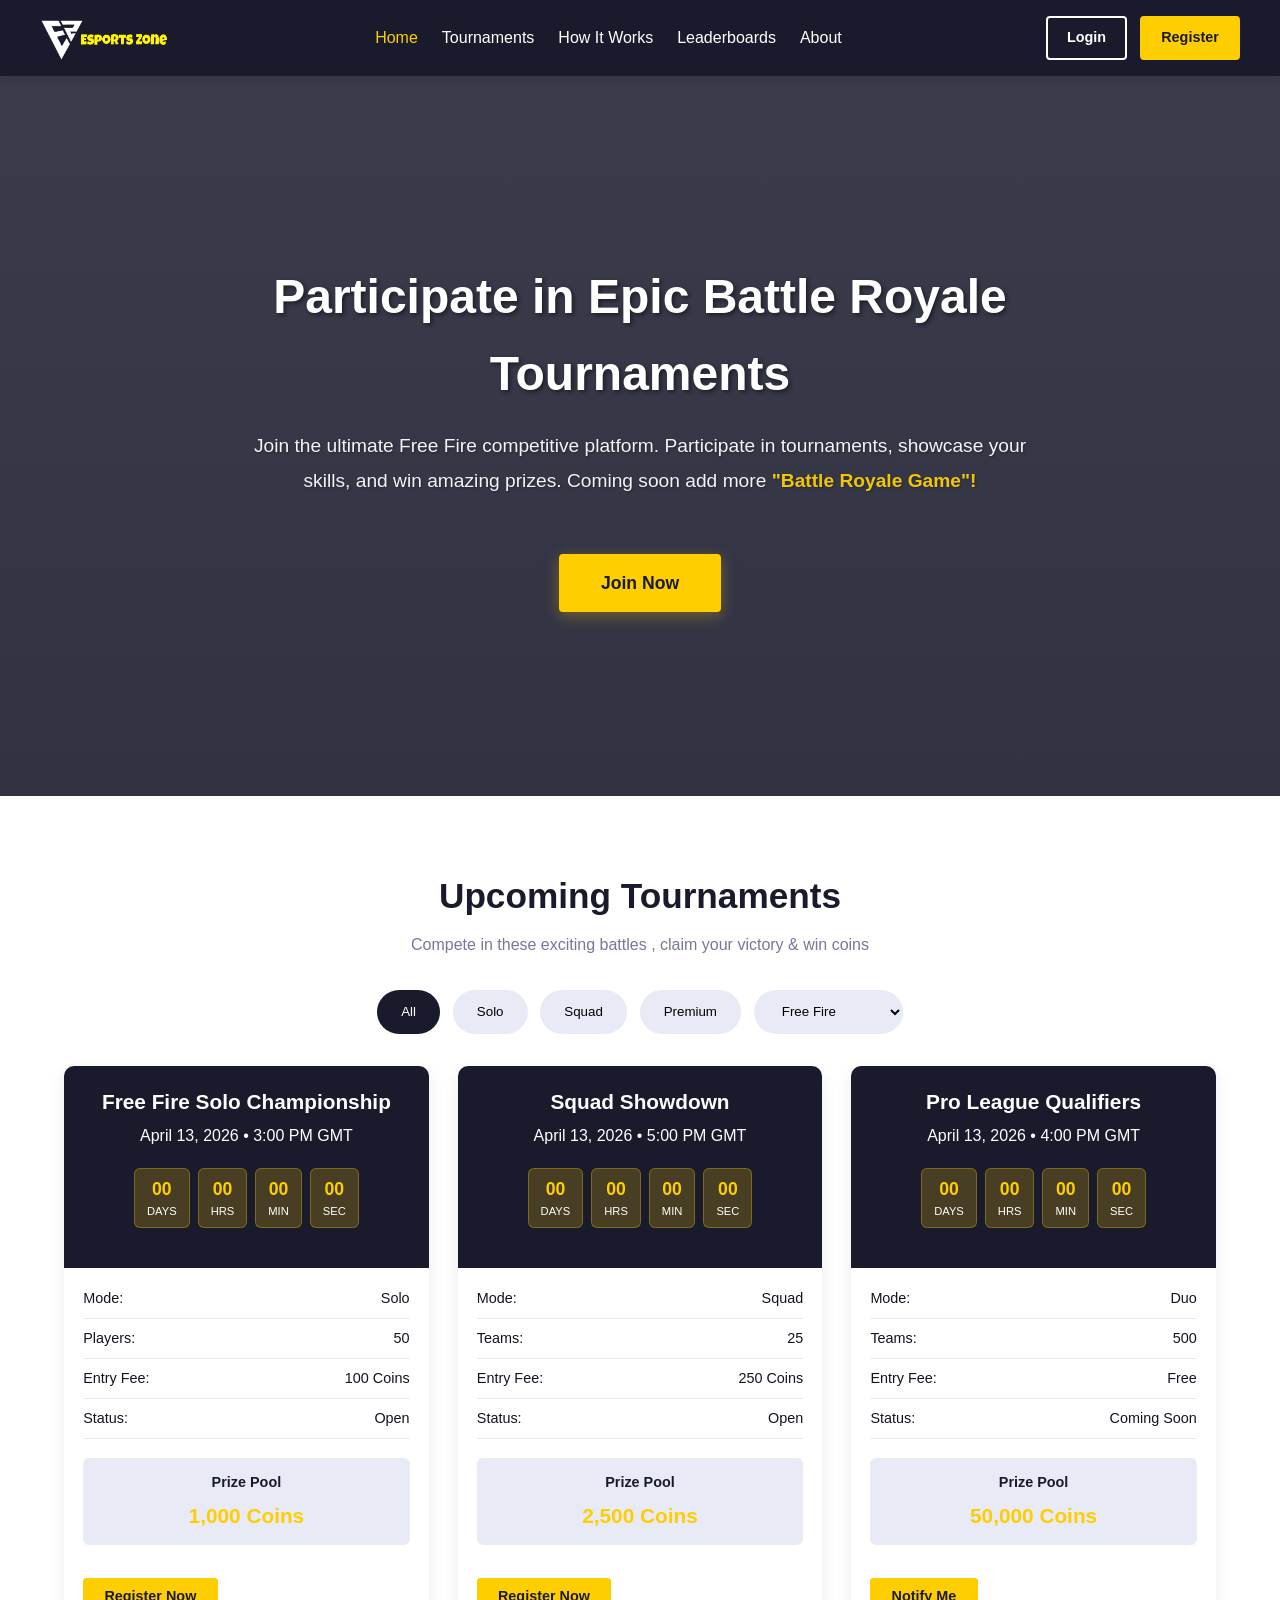
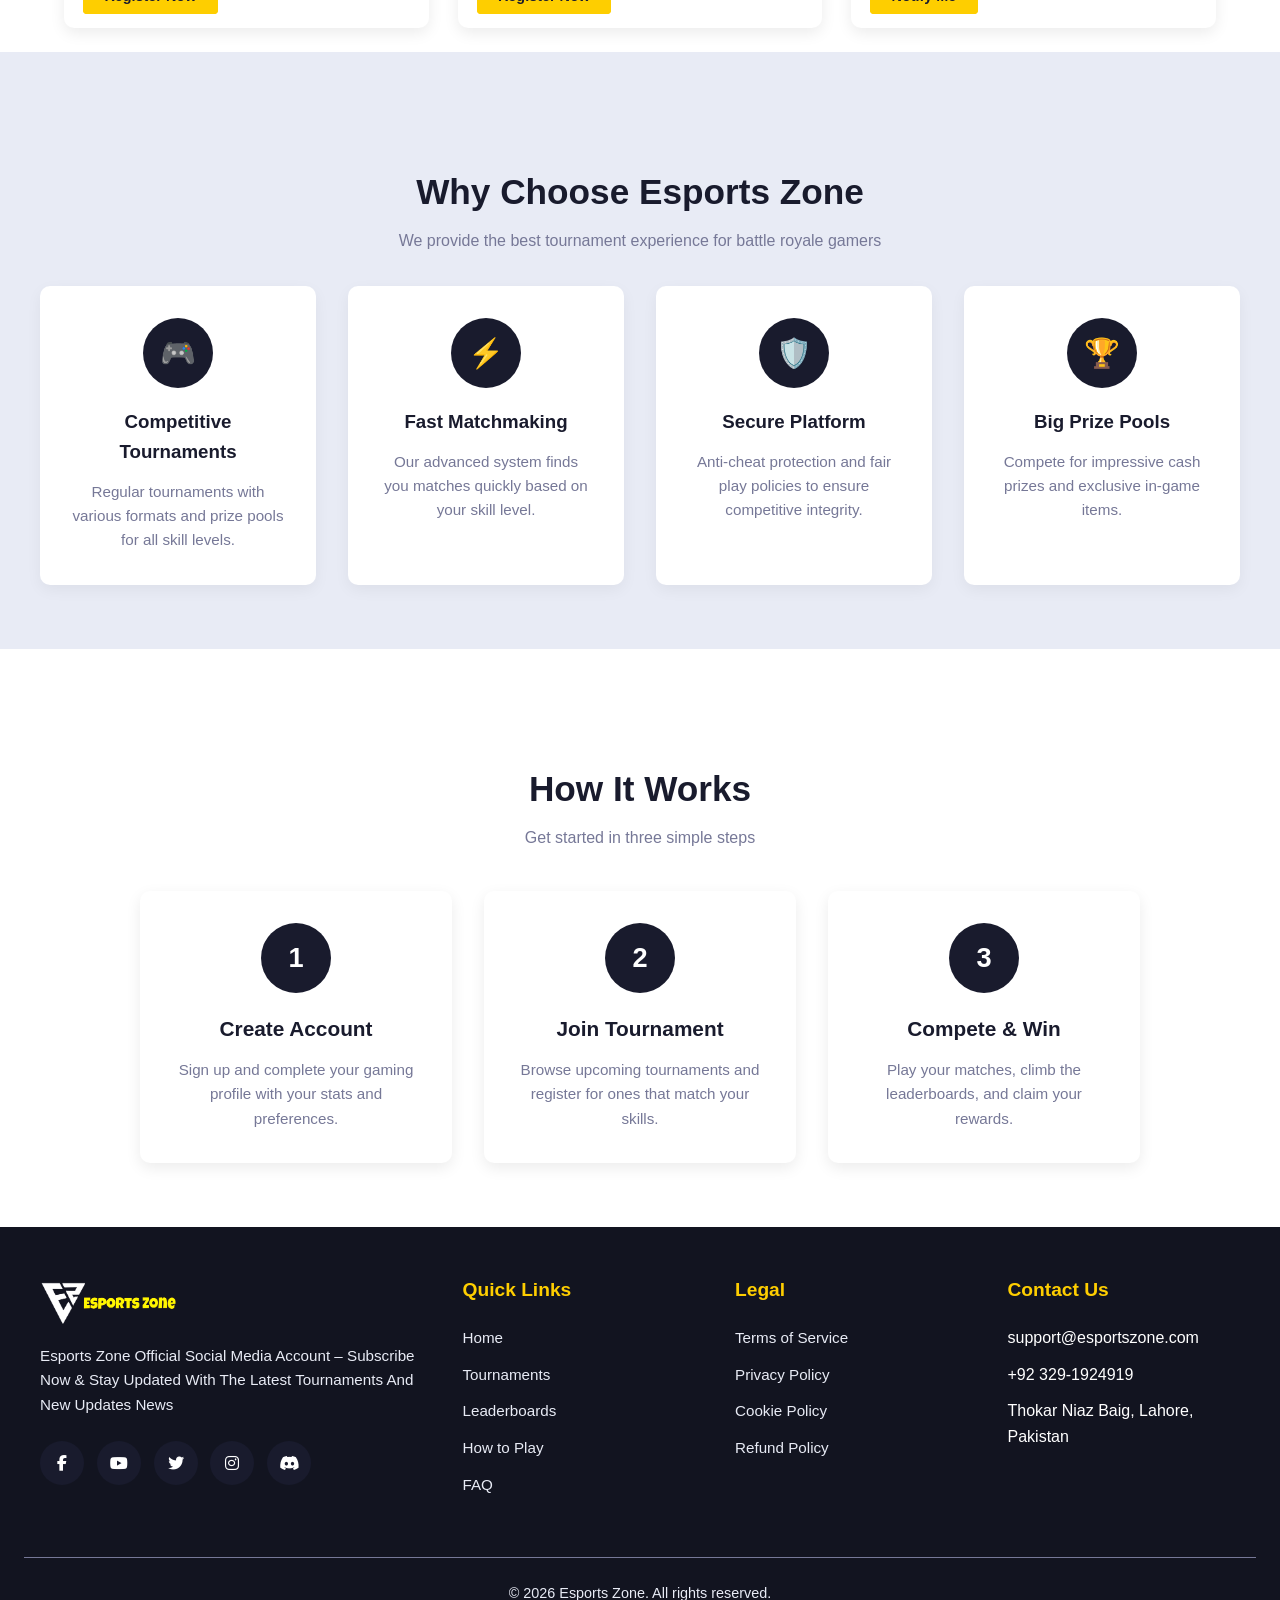
==== index.html @ 6543021e "update" ====
<!DOCTYPE html>
<html lang="en">
<head>
    <meta charset="UTF-8">
    <meta name="viewport" content="width=device-width, initial-scale=1.0">
    <title>Esports Zone - Battle Royale Tournaments</title>
    <link rel="stylesheet" href="https://cdnjs.cloudflare.com/ajax/libs/font-awesome/6.4.0/css/all.min.css">
    <link rel="stylesheet" href="style.css">

</head>

<body> 
    <header>
        <nav>
            <div class="logo">
                <img src="Images/ez-logo.PNG" alt="EsportsZone Logo" class="logo-img">
            </div>
            <ul class="nav-links">
                <li><a href="#" style="color: var(--accent)";>Home</a></li>
                <li><a href="Tournaments/tournament.html">Tournaments</a></li> 
                <li><a href="How-It-Work/how-it-work.html">How It Works</a></li>
                <li><a href="Leaderboard/leaderboard.html">Leaderboards</a></li>
                <li><a href="About/about.html">About</a></li>
            </ul>
            <div class="auth-buttons">
                <a href="../Login/login.html" class="btn btn-outline">Login</a>
                <a href="../Register/register.html" class="btn btn-primary">Register</a>
            </div>
        </nav>
    </header>
    <!-- Hero Section -->
    <section class="hero">
        <div class="hero-content">
            <h2>Participate in Epic Battle Royale Tournaments</h2>
            <p>Join the ultimate Free Fire competitive platform. Participate in tournaments, showcase your skills, and win amazing prizes.
               Coming soon add more <span>"Battle Royale Game"!</span></p>
            <a href="../Login/login.html" class="btn btn-primary">Join Now</a>
        </div>
    </section>

    <!-- Upcoming Tournaments -->
    <section class="tournaments">
        <div class="section-title">
            <h2>Upcoming Tournaments</h2>
            <p>Compete in these exciting battles , claim your victory & win coins</p>
        </div>
        
        <div class="tournament-filters">
            <button class="filter-btn active">All</button>

            <button class="filter-btn">Solo</button>
            <button class="filter-btn">Squad</button>
            <button class="filter-btn">Premium</button>
            <select id="gameSelect" onchange="location = this.value;" class="filter-btn">
                 <option value="freefire.html">Free Fire</option>
                 <option value="pubg.html">PUBG Mobile</option>
                 <option value="cod.html">Call of Duty</option>
            </select>
        </div>            
        
        <div class="tournament-grid">
            <!-- Tournament Card 1 -->
            <div class="tournament-card">
                <div class="card-header">
                    <h3>Free Fire Solo Championship</h3>
                    <p>April 13, 2026 • 3:00 PM GMT</p>
                    
                    <!-- Small Timer -->
                    <div class="small-timer">
                        <div class="timer-part">
                            <div class="timer-value" id="ff-days">00</div>
                            <div class="timer-label">Days</div>
                        </div>
                        <div class="timer-part">
                            <div class="timer-value" id="ff-hours">00</div>
                            <div class="timer-label">Hrs</div>
                        </div>
                        <div class="timer-part">
                            <div class="timer-value" id="ff-minutes">00</div>
                            <div class="timer-label">Min</div>
                        </div>
                        <div class="timer-part">
                            <div class="timer-value" id="ff-seconds">00</div>
                            <div class="timer-label">Sec</div>
                        </div>
                    </div>
                </div>
                <div class="card-body">
                    <div class="tournament-info">
                        <div class="info-item">
                            <span>Mode:</span>
                            <span>Solo</span>
                        </div>
                        <div class="info-item">
                            <span>Players:</span>
                            <span>50</span>
                        </div>
                        <div class="info-item">
                            <span>Entry Fee:</span>
                            <span>100 Coins</span>
                        </div>
                        <div class="info-item">
                            <span>Status:</span>
                            <span>Open</span>
                        </div>
                    </div>
                    <div class="prize-pool">
                        <h4>Prize Pool</h4>
                        <div class="prize-amount">1,000 Coins</div>
                    </div>
                </div>
                <div class="card-footer">
                    <a href="#" class="btn btn-primary" style="width: 100%; text-align: center;">Register Now</a>
                </div>
            </div>
            
            <!-- Tournament Card 2 -->
            <div class="tournament-card">
                <div class="card-header">
                    <h3>Squad Showdown</h3>
                    <p>April 13, 2026 • 5:00 PM GMT</p>
                    
                    <!-- Small Timer -->
                    <div class="small-timer">
                        <div class="timer-part">
                            <div class="timer-value" id="squad-days">00</div>
                            <div class="timer-label">Days</div>
                        </div>
                        <div class="timer-part">
                            <div class="timer-value" id="squad-hours">00</div>
                            <div class="timer-label">Hrs</div>
                        </div>
                        <div class="timer-part">
                            <div class="timer-value" id="squad-minutes">00</div>
                            <div class="timer-label">Min</div>
                        </div>
                        <div class="timer-part">
                            <div class="timer-value" id="squad-seconds">00</div>
                            <div class="timer-label">Sec</div>
                        </div>
                    </div>
                </div>
                <div class="card-body">
                    <div class="tournament-info">
                        <div class="info-item">
                            <span>Mode:</span>
                            <span>Squad</span>
                        </div>
                        <div class="info-item">
                            <span>Teams:</span>
                            <span>25</span>
                        </div>
                        <div class="info-item">
                            <span>Entry Fee:</span>
                            <span>250 Coins</span>
                        </div>
                        <div class="info-item">
                            <span>Status:</span>
                            <span>Open</span>
                        </div>
                    </div>
                    <div class="prize-pool">
                        <h4>Prize Pool</h4>
                        <div class="prize-amount">2,500 Coins</div>
                    </div>
                </div>
                <div class="card-footer">
                    <a href="#" class="btn btn-primary" style="width: 100%; text-align: center;">Register Now</a>
                </div>
            </div>
            
            <!-- Tournament Card 3 -->
            <div class="tournament-card">
                <div class="card-header">
                    <h3>Pro League Qualifiers</h3>
                    <p>April 13, 2026 • 4:00 PM GMT</p>
                    
                    <!-- Small Timer -->
                    <div class="small-timer">
                        <div class="timer-part">
                            <div class="timer-value" id="pro-days">00</div>
                            <div class="timer-label">Days</div>
                        </div>
                        <div class="timer-part">
                            <div class="timer-value" id="pro-hours">00</div>
                            <div class="timer-label">Hrs</div>
                        </div>
                        <div class="timer-part">
                            <div class="timer-value" id="pro-minutes">00</div>
                            <div class="timer-label">Min</div>
                        </div>
                        <div class="timer-part">
                            <div class="timer-value" id="pro-seconds">00</div>
                            <div class="timer-label">Sec</div>
                        </div>
                    </div>
                </div>
                <div class="card-body">
                    <div class="tournament-info">
                        <div class="info-item">
                            <span>Mode:</span>
                            <span>Duo</span>
                        </div>
                        <div class="info-item">
                            <span>Teams:</span>
                            <span>500</span>
                        </div>
                        <div class="info-item">
                            <span>Entry Fee:</span>
                            <span>Free</span>
                        </div>
                        <div class="info-item">
                            <span>Status:</span>
                            <span>Coming Soon</span>
                        </div>
                    </div>
                    <div class="prize-pool">
                        <h4>Prize Pool</h4>
                        <div class="prize-amount">50,000 Coins</div>
                    </div>
                </div>
                <div class="card-footer">
                    <a href="#" class="btn btn-primary" style="width: 100%; text-align: center;">Notify Me</a>
                </div>
            </div>
        </div>
    </section>

    <!-- Features Section -->
    <section class="features">
        <div class="section-title">
            <h2>Why Choose Esports Zone</h2>
            <p>We provide the best tournament experience for battle royale gamers</p>
        </div>
        
        <div class="features-grid">
            <div class="feature-card">
                <div class="feature-icon">🎮</div>
                <h3>Competitive Tournaments</h3>
                <p>Regular tournaments with various formats and prize pools for all skill levels.</p>
            </div>
            
            <div class="feature-card">
                <div class="feature-icon">⚡</div>
                <h3>Fast Matchmaking</h3>
                <p>Our advanced system finds you matches quickly based on your skill level.</p>
            </div>
            
            <div class="feature-card">
                <div class="feature-icon">🛡️</div>
                <h3>Secure Platform</h3>
                <p>Anti-cheat protection and fair play policies to ensure competitive integrity.</p>
            </div>
            
            <div class="feature-card">
                <div class="feature-icon">🏆</div>
                <h3>Big Prize Pools</h3>
                <p>Compete for impressive cash prizes and exclusive in-game items.</p>
            </div>
        </div>
    </section>

    <!-- How It Works Section -->
    <section class="how-it-works">
        <div class="section-title">
            <h2>How It Works</h2>
            <p>Get started in three simple steps</p>
        </div>
        
        <div class="steps">
            <div class="step">
                <div class="step-number">1</div>
                <h3>Create Account</h3>
                <p>Sign up and complete your gaming profile with your stats and preferences.</p>
            </div>
            
            <div class="step">
                <div class="step-number">2</div>
                <h3>Join Tournament</h3>
                <p>Browse upcoming tournaments and register for ones that match your skills.</p>
            </div>
            
            <div class="step">
                <div class="step-number">3</div>
                <h3>Compete & Win</h3>
                <p>Play your matches, climb the leaderboards, and claim your rewards.</p>
            </div>
        </div>
    </section>


<!-- ---------------
-----------------
FOOTER 
----------------- -->

<footer>
    <div class="footer-content">
        <!-- Logo Section -->
        <div class="footer-logo">
            <div class="logo">
                <img src="/Images/ez-logo.PNG" alt="EsportsZone Logo" class="logo-img">
            </div>

            <p>Esports Zone Official Social Media Account – Subscribe Now & Stay Updated With The Latest Tournaments And New Updates News</p>

            <div class="social-links">
                <a href="#" class="social-link facebook"><i class="fab fa-facebook-f"></i></a>
                <a href="#" class="social-link youtube"><i class="fab fa-youtube"></i></a>
                <a href="#" class="social-link twitter"><i class="fab fa-twitter"></i></a>
                <a href="#" class="social-link instagram"><i class="fab fa-instagram"></i></a>
                <a href="#" class="social-link discord"><i class="fab fa-discord"></i></a>
            </div>
        </div>

        <!-- Quick Links -->
        <div class="footer-links">
            <h3>Quick Links</h3>
            <ul>
                <li><a href="#">Home</a></li>
                <li><a href="Tournaments/tournament.html">Tournaments</a></li>
                <li><a href="Leaderboard/leaderboard.html">Leaderboards</a></li>
                <li><a href="How-It-Work/how-it-work.html">How to Play</a></li>
                <li><a href="../FAQ/faq.html">FAQ</a></li>
            </ul>
        </div>

        <!-- Legal Links -->
        <div class="footer-links">
            <h3>Legal</h3>
            <ul>
                <li><a href="#">Terms of Service</a></li>
                <li><a href="#">Privacy Policy</a></li>
                <li><a href="../Cookie Policy/cookieploicy.html">Cookie Policy</a></li>
                <li><a href="#">Refund Policy</a></li>
            </ul>
        </div>

        <!-- Contact -->
        <div class="footer-links">
            <h3>Contact Us</h3>
            <ul>
                <li>support@esportszone.com</li>
                <li>+92 329-1924919</li>
                <li>Thokar Niaz Baig, Lahore, Pakistan</li>
            </ul>
        </div>
    </div>

    <div class="copyright">
        <p>&copy; 2026 Esports Zone. All rights reserved.</p>
    </div>


<script src="script.js"></script>

</footer>

</body>
</html>
---- style.css ----
:root {
    --primary-blue: #191B2D;
    --secondary-blue: #767897;
    --accent: #FECE00;
    --white: #FFFFFF;
    --light-blue: #E8EBF5;
    --dark-blue: #121420;
}

*{
    margin: 0;
    padding: 0;
    box-sizing: border-box;
    font-family: 'Poppins', sans-serif;
}

body {
    background-color: var(--white);
    color: var(--dark-blue);
    line-height: 1.6;
}

header {
    background-color: var(--primary-blue);
    padding: 0.8rem 1.5rem;
    position: sticky;
    top: 0;
    z-index: 100;
    box-shadow: 0 2px 10px rgba(0, 0, 0, 0.15);
}

nav {
    display: flex;
    justify-content: space-between;
    align-items: center;
    max-width: 1200px;
    margin: 0 auto;
    gap: 1rem;
}

.logo {
    display: flex;
    align-items: center;
    gap: 8px;
}

.logo-img {
    height: 50px;
    width: auto;
}

.logo h1 {
    color: var(--white);
    font-size: 1.8rem;
    font-weight: 700;
}

.logo span {
    color: var(--accent);
}

.nav-links {
    display: flex;
    list-style: none;
    gap: 1.5rem;
}

.nav-links a {
    color: var(--white);
    text-decoration: none;
    font-weight: 500;
    transition: color 0.3s;
    padding: 0.3rem 0;
}

.nav-links a:hover {
    color: var(--accent);
}

.auth-buttons {
    display: flex;
    gap: 0.8rem;
}

.btn {
    padding: 0.5rem 1.2rem;
    border-radius: 4px;
    font-weight: 600;
    cursor: pointer;
    transition: all 0.3s;
    text-decoration: none;
    font-size: 0.9rem;
}

.btn-outline {
    border: 2px solid var(--white);
    color: var(--white);
    background: transparent;
}

.btn-outline:hover {
    background: var(--white);
    color: var(--primary-blue);
}

.btn-primary {
    background: var(--accent);
    color: var(--primary-blue);
    border: 2px solid var(--accent);
}

.btn-primary:hover {
    background: transparent;
    color: var(--accent);
}

/* HERO SECTION WITH LOCAL BACKGROUND IMAGE */
.hero {
    background: linear-gradient(rgba(25, 27, 45, 0.85), rgba(25, 27, 45, 0.90)), 
                url('Images/background-homepage.jpg');
    background-size: cover;
    background-position: center;
    background-repeat: no-repeat;
    background-attachment: fixed;
    color: var(--white);
    padding: 5rem 1.5rem;
    text-align: center;
    position: relative;
    overflow: hidden;
    min-height: 80vh;
    display: flex;
    align-items: center;
    justify-content: center;
}

.hero-content {
    max-width: 800px;
    margin: 0 auto;
    position: relative;
    z-index: 2;
}

.hero h2 {
    font-size: 3rem;
    margin-bottom: 1rem;
    text-shadow: 2px 2px 4px rgba(0, 0, 0, 0.5);
    font-weight: 700;
}

.hero p {
    font-size: 1.2rem;
    margin-bottom: 2.5rem;
    opacity: 0.95;
    text-shadow: 1px 1px 2px rgba(0, 0, 0, 0.3);
    line-height: 1.8;
}

.hero p span {
    color: var(--accent);
    font-weight: 600;
}

.small-timer {
    display: flex;
    justify-content: center;
    gap: 8px;
    margin: 20px 0;
    font-size: 0.9rem;
}

.timer-part {
    background: rgba(254, 206, 0, 0.2);
    padding: 6px 12px;
    border-radius: 6px;
    min-width: 35px;
    text-align: center;
    border: 1px solid rgba(254, 206, 0, 0.3);
}

.timer-value {
    font-weight: bold;
    color: var(--accent);
    font-size: 1.1rem;
}

.timer-label {
    font-size: 0.7rem;
    text-transform: uppercase;
    color: var(--white);
}

.hero .btn-primary {
    padding: 0.8rem 2.5rem;
    font-size: 1.1rem;
    margin-top: 1rem;
    box-shadow: 0 4px 15px rgba(254, 206, 0, 0.3);
    display: inline-block;
}

.hero .btn-primary:hover {
    transform: translateY(-2px);
    box-shadow: 0 6px 20px rgba(254, 206, 0, 0.4);
}

.section-title {
    text-align: center;
    margin: 3rem 0 2rem;
    color: var(--primary-blue);
}

.section-title h2 {
    font-size: 2.2rem;
    margin-bottom: 0.5rem;
}

.section-title p {
    color: var(--secondary-blue);
    font-size: 1rem;
}

.tournaments {
    padding: 1.5rem;
    max-width: 1200px;
    margin: 0 auto;
}

.tournament-filters {
    display: flex;
    justify-content: center;
    gap: 0.8rem;
    margin-bottom: 2rem;
    flex-wrap: wrap;
}

.filter-btn {
    padding: 0.5rem 1.5rem;
    background: var(--light-blue);
    border: none;
    border-radius: 30px;
    cursor: pointer;
    font-weight: 500;
    transition: all 0.3s;
}

.filter-btn.active, .filter-btn:hover {
    background: var(--primary-blue);
    color: var(--white);
}

.tournament-grid {
    display: grid;
    grid-template-columns: repeat(auto-fill, minmax(300px, 1fr));
    gap: 1.8rem;
}

.tournament-card {
    background: var(--white);
    border-radius: 10px;
    overflow: hidden;
    box-shadow: 0 5px 15px rgba(0, 0, 0, 0.08);
    transition: transform 0.3s, box-shadow 0.3s;
}

.tournament-card:hover {
    transform: translateY(-5px);
    box-shadow: 0 8px 20px rgba(0, 0, 0, 0.12);
}

.card-header {
    background: var(--primary-blue);
    color: var(--white);
    padding: 1.2rem;
    text-align: center;
}

.card-header h3 {
    font-size: 1.3rem;
    margin-bottom: 0.3rem;
}

.card-body {
    padding: 1.2rem;
}

.tournament-info {
    margin-bottom: 1.2rem;
}

.info-item {
    display: flex;
    justify-content: space-between;
    margin-bottom: 0.5rem;
    padding-bottom: 0.5rem;
    border-bottom: 1px solid var(--light-blue);
    font-size: 0.9rem;
}

.prize-pool {
    background: var(--light-blue);
    padding: 0.8rem;
    border-radius: 6px;
    text-align: center;
    margin-bottom: 1.2rem;
}

.prize-pool h4 {
    color: var(--primary-blue);
    margin-bottom: 0.3rem;
    font-size: 0.9rem;
}

.prize-amount {
    font-size: 1.3rem;
    font-weight: 700;
    color: var(--accent);
}

.card-footer {
    padding: 0 1.2rem 1.2rem;
}

.features {
    background: var(--light-blue);
    padding: 4rem 1.5rem;
}

.features-grid {
    display: grid;
    grid-template-columns: repeat(auto-fit, minmax(260px, 1fr));
    gap: 2rem;
    max-width: 1200px;
    margin: 0 auto;
}

.feature-card {
    background: var(--white);
    padding: 2rem;
    border-radius: 10px;
    text-align: center;
    box-shadow: 0 5px 15px rgba(0, 0, 0, 0.05);
    transition: transform 0.3s;
}

.feature-card:hover {
    transform: translateY(-5px);
}

.feature-icon {
    width: 70px;
    height: 70px;
    background: var(--primary-blue);
    color: var(--white);
    border-radius: 50%;
    display: flex;
    align-items: center;
    justify-content: center;
    margin: 0 auto 1.2rem;
    font-size: 1.8rem;
}

.feature-card h3 {
    margin-bottom: 0.8rem;
    color: var(--primary-blue);
}

.feature-card p {
    color: var(--secondary-blue);
    font-size: 0.95rem;
}

.how-it-works {
    padding: 4rem 1.5rem;
    background: var(--white);
}

.steps {
    display: grid;
    grid-template-columns: repeat(auto-fit, minmax(280px, 1fr));
    gap: 2rem;
    max-width: 1000px;
    margin: 2.5rem auto 0;
}

.step {
    background: var(--white);
    padding: 2rem;
    border-radius: 10px;
    text-align: center;
    box-shadow: 0 5px 15px rgba(0, 0, 0, 0.08);
    transition: transform 0.3s, box-shadow 0.3s;
}

.step:hover {
    transform: translateY(-5px);
    box-shadow: 0 8px 20px rgba(0, 0, 0, 0.12);
}

.step-number {
    width: 70px;
    height: 70px;
    border-radius: 50%;
    background: var(--primary-blue);
    color: var(--white);
    display: flex;
    align-items: center;
    justify-content: center;
    font-size: 1.7rem;
    font-weight: 700;
    margin: 0 auto 1.2rem;
    transition: background 0.3s;
}

.step:hover .step-number {
    background: var(--accent);
}

.step h3 {
    font-size: 1.3rem;
    margin-bottom: 0.8rem;
    color: var(--primary-blue);
}

.step p {
    font-size: 0.95rem;
    color: var(--secondary-blue);
    line-height: 1.6;
}

footer {
    background: var(--dark-blue);
    color: var(--white);
    padding: 3rem 1.5rem 1.5rem;
}

.footer-content {
    max-width: 1200px;
    margin: 0 auto;
    display: flex;
    flex-wrap: wrap;
    justify-content: space-between;
    gap: 2.5rem;
}

.footer-logo {
    flex: 1 1 300px;
}

.footer-logo .logo-img {
    width: 140px;
    height: auto;
    margin-bottom: 1rem;
}

.footer-logo p {
    color: var(--light-blue);
    font-size: 0.95rem;
    line-height: 1.6;
    margin-bottom: 1.5rem;
}

.footer-links {
    flex: 1 1 150px;
}

.footer-links h3 {
    margin-bottom: 1.2rem;
    font-size: 1.2rem;
    color: var(--accent);
}

.footer-links ul {
    list-style: none;
}

.footer-links li {
    margin-bottom: 0.7rem;
}

.footer-links a {
    color: var(--light-blue);
    text-decoration: none;
    font-size: 0.95rem;
    transition: color 0.3s;
}

.footer-links a:hover {
    color: var(--accent);
}

.social-links {
    display: flex;
    gap: 0.8rem;
    margin-top: 1rem;
}

.social-link {
    width: 40px;
    height: 40px;
    border-radius: 50%;
    background: var(--primary-blue);
    display: flex;
    align-items: center;
    justify-content: center;
    color: var(--white);
    text-decoration: none;
    font-size: 1rem;
    transition: background 0.3s;
}

.social-link.facebook:hover { background: #1877F2; }
.social-link.youtube:hover { background: #FF0000; }
.social-link.twitter:hover { background: #1DA1F2; }
.social-link.instagram:hover { background: #E1306C; }
.social-link.discord:hover { background: #5865F2; }

.copyright {
    text-align: center;
    margin-top: 3rem;
    padding-top: 1.5rem;
    border-top: 1px solid var(--secondary-blue);
    color: var(--light-blue);
    font-size: 0.9rem;
}

.mobile-menu-btn {
    display: none;
    background: none;
    border: none;
    color: var(--white);
    font-size: 1.5rem;
    cursor: pointer;
}

@media (max-width: 900px) {
    .nav-links, .auth-buttons {
        display: none;
    }
    
    .mobile-menu-btn {
        display: block;
    }
    
    .hero h2 {
        font-size: 2.5rem;
    }
    
    .tournament-grid {
        grid-template-columns: repeat(auto-fill, minmax(280px, 1fr));
    }
    
    .hero {
        background-attachment: scroll;
        padding: 4rem 1.5rem;
        min-height: 70vh;
    }
    
    .hero h2 {
        font-size: 2.2rem;
    }
    
    .hero p {
        font-size: 1.1rem;
    }
}

@media (max-width: 600px) {
    .hero {
        padding: 3rem 1rem;
        min-height: 60vh;
    }
    
    .hero h2 {
        font-size: 1.8rem;
    }
    
    .hero p {
        font-size: 1rem;
    }
    
    .tournament-filters {
        gap: 0.5rem;
    }
    
    .filter-btn {
        padding: 0.4rem 1rem;
        font-size: 0.9rem;
    }
}
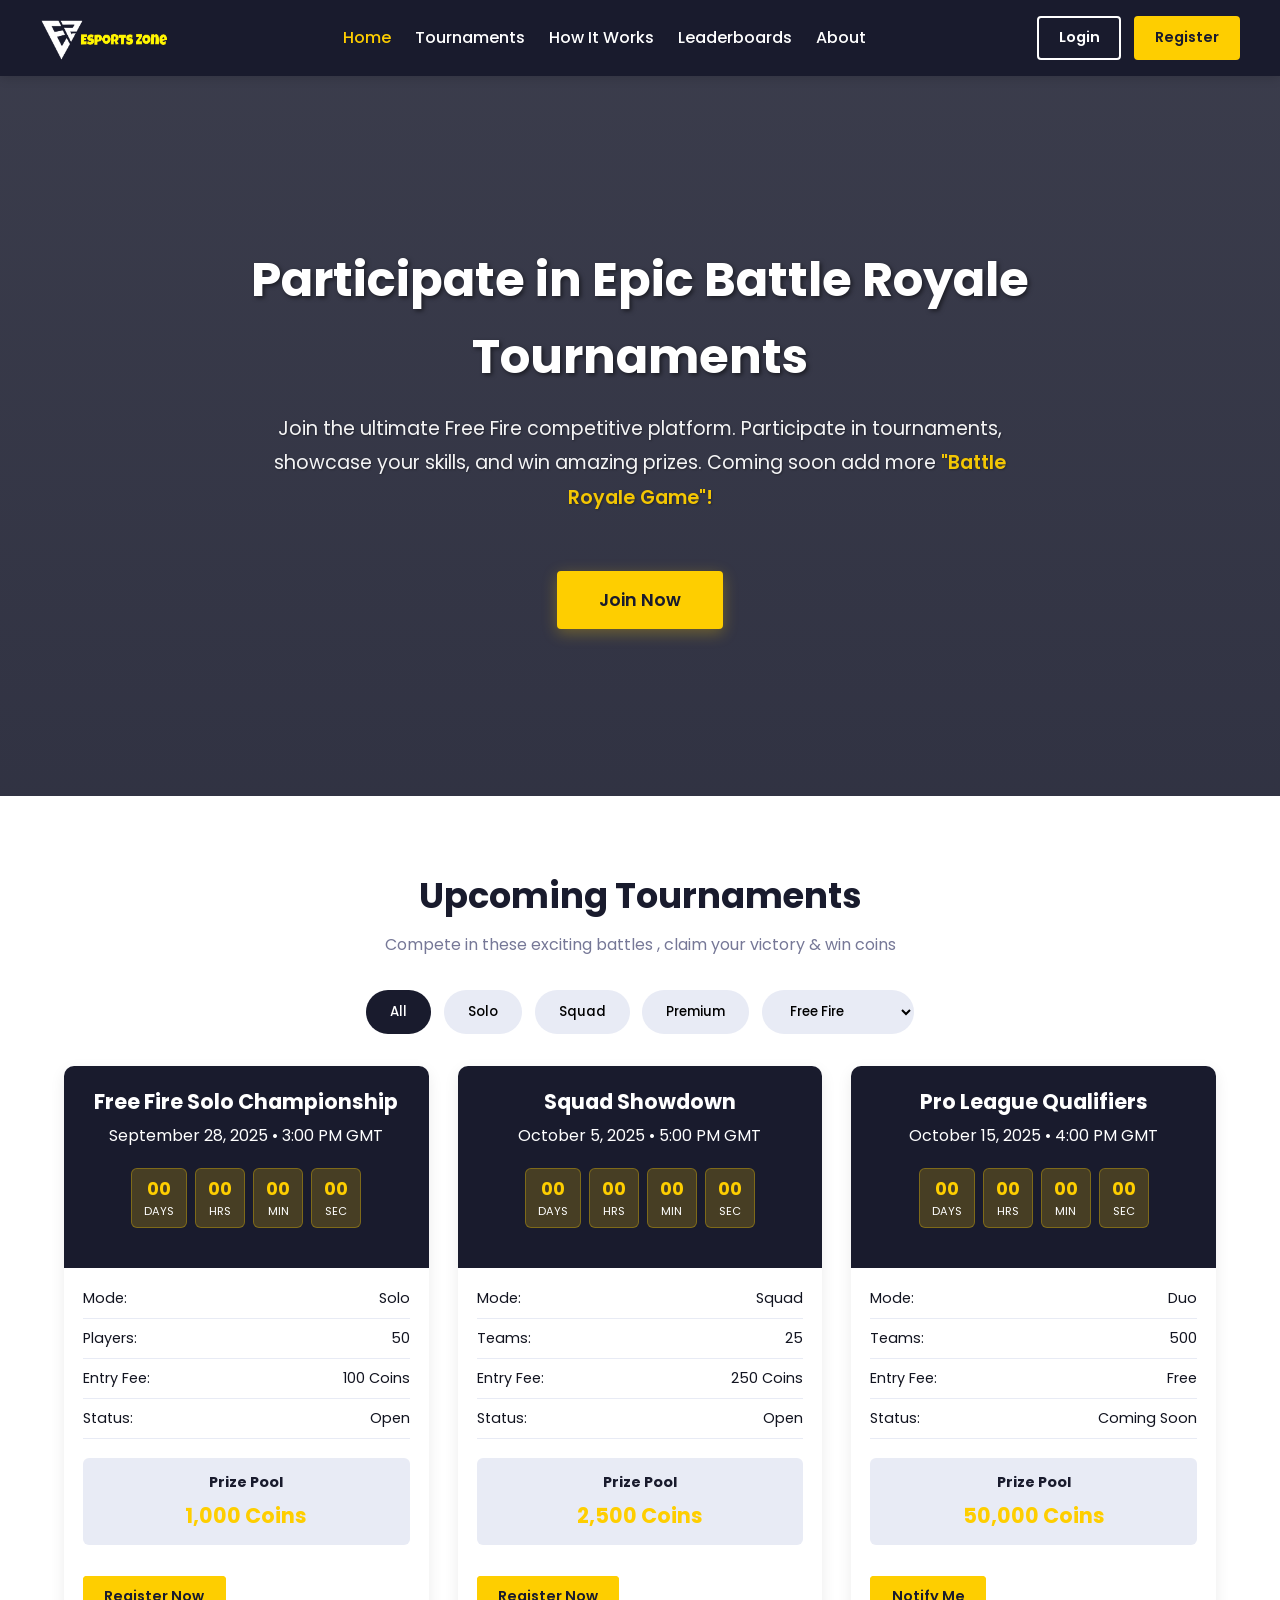
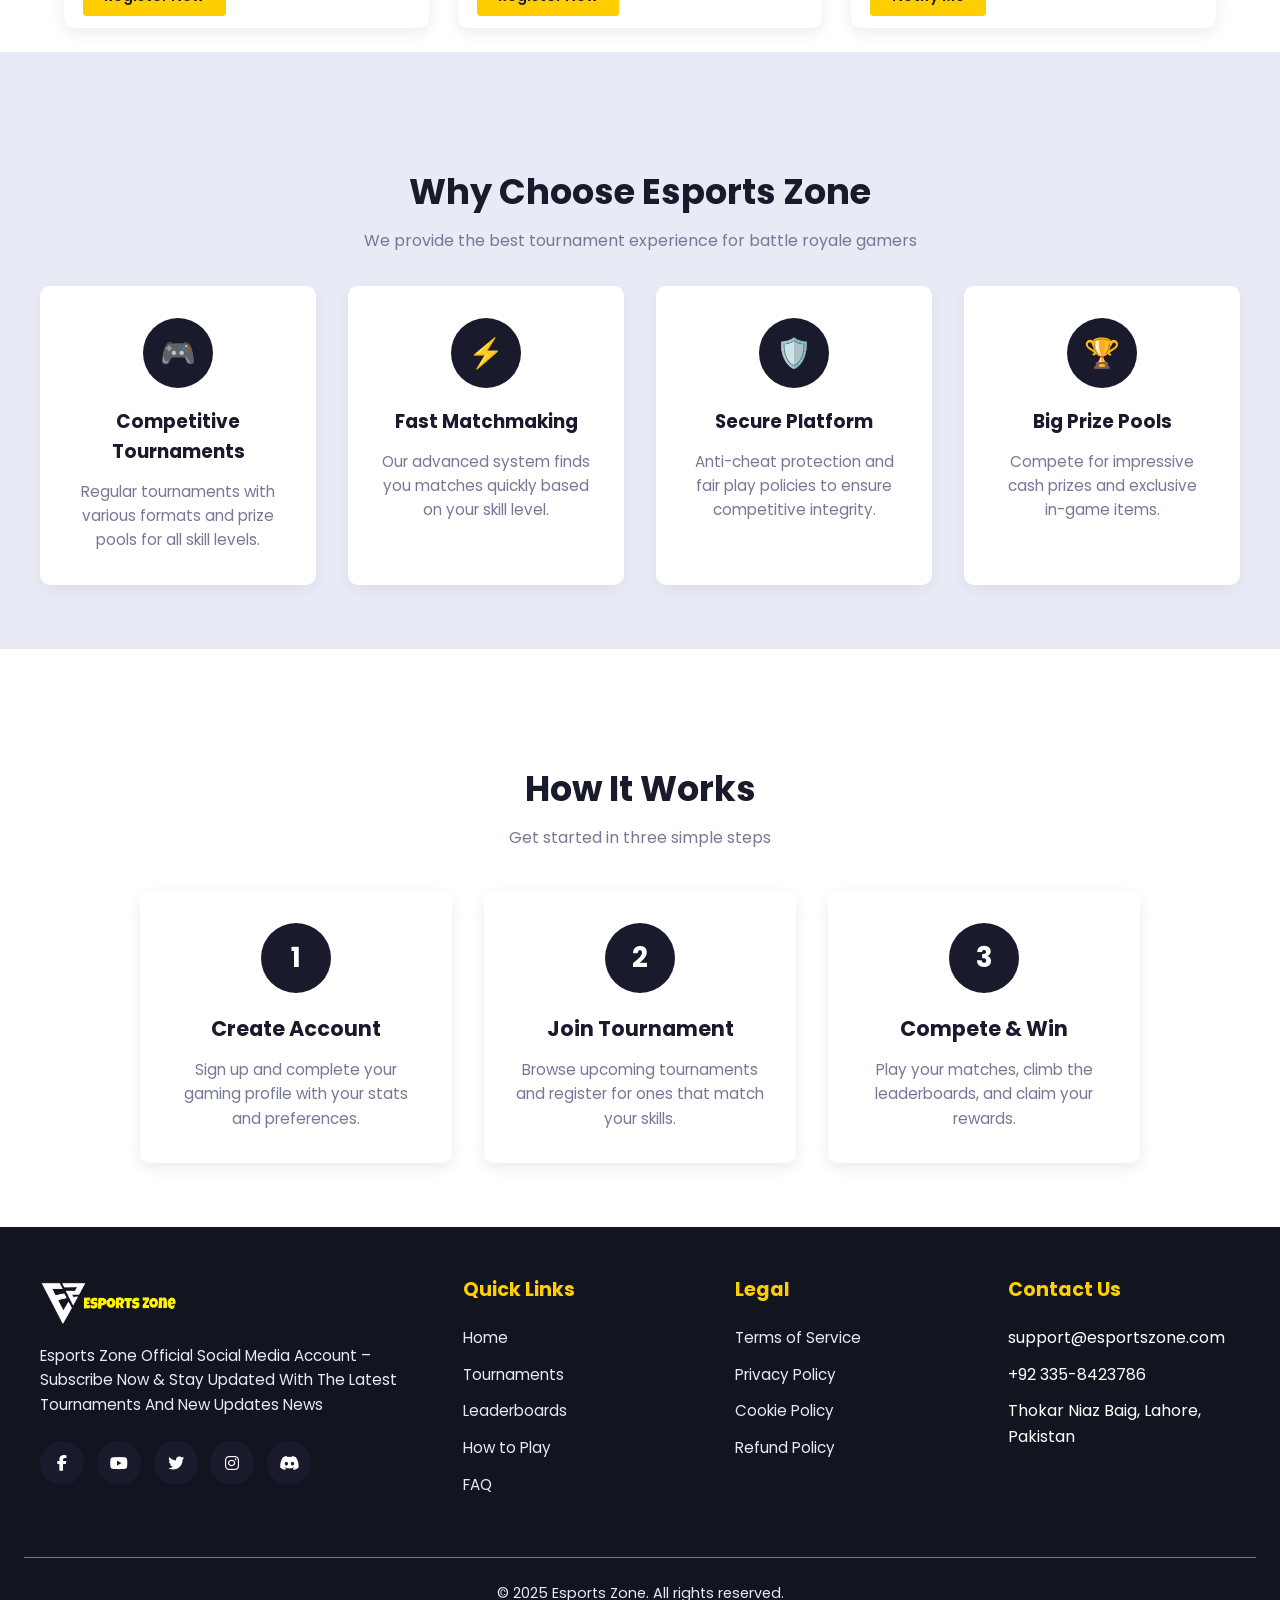
==== commit e7684f2f: "Clean Code Home Page" ====
--- a/index.html
+++ b/index.html
@@ -8,7 +8,6 @@
     <link rel="stylesheet" href="style.css">
 
 </head>
-
 <body> 
     <header>
         <nav>
@@ -16,29 +15,28 @@
                 <img src="Images/ez-logo.PNG" alt="EsportsZone Logo" class="logo-img">
             </div>
             <ul class="nav-links">
-                <li><a href="#" style="color: var(--accent)";>Home</a></li>
+                <li><a href="#" style="color: var(--accent);">Home</a></li>
                 <li><a href="Tournaments/tournament.html">Tournaments</a></li> 
                 <li><a href="How-It-Work/how-it-work.html">How It Works</a></li>
                 <li><a href="Leaderboard/leaderboard.html">Leaderboards</a></li>
                 <li><a href="About/about.html">About</a></li>
             </ul>
             <div class="auth-buttons">
-                <a href="../Login/login.html" class="btn btn-outline">Login</a>
-                <a href="../Register/register.html" class="btn btn-primary">Register</a>
+                <a href="Login/login.html" class="btn btn-outline">Login</a>
+                <a href="Register/register.html" class="btn btn-primary">Register</a>
             </div>
         </nav>
     </header>
-    <!-- Hero Section -->
+    
     <section class="hero">
         <div class="hero-content">
             <h2>Participate in Epic Battle Royale Tournaments</h2>
             <p>Join the ultimate Free Fire competitive platform. Participate in tournaments, showcase your skills, and win amazing prizes.
                Coming soon add more <span>"Battle Royale Game"!</span></p>
-            <a href="../Login/login.html" class="btn btn-primary">Join Now</a>
+            <a href="Login/login.html" class="btn btn-primary">Join Now</a>
         </div>
     </section>
 
-    <!-- Upcoming Tournaments -->
     <section class="tournaments">
         <div class="section-title">
             <h2>Upcoming Tournaments</h2>
@@ -51,7 +49,7 @@
             <button class="filter-btn">Solo</button>
             <button class="filter-btn">Squad</button>
             <button class="filter-btn">Premium</button>
-            <select id="gameSelect" onchange="location = this.value;" class="filter-btn">
+            <select id="gameSelect" class="filter-btn">
                  <option value="freefire.html">Free Fire</option>
                  <option value="pubg.html">PUBG Mobile</option>
                  <option value="cod.html">Call of Duty</option>
@@ -59,13 +57,12 @@
         </div>            
         
         <div class="tournament-grid">
-            <!-- Tournament Card 1 -->
+            <!-- Card 1 -->
             <div class="tournament-card">
                 <div class="card-header">
                     <h3>Free Fire Solo Championship</h3>
-                    <p>April 13, 2026 • 3:00 PM GMT</p>
+                    <p>September 28, 2025 • 3:00 PM GMT</p>
                     
-                    <!-- Small Timer -->
                     <div class="small-timer">
                         <div class="timer-part">
                             <div class="timer-value" id="ff-days">00</div>
@@ -114,13 +111,12 @@
                 </div>
             </div>
             
-            <!-- Tournament Card 2 -->
+            <!-- Card 2 -->
             <div class="tournament-card">
                 <div class="card-header">
                     <h3>Squad Showdown</h3>
-                    <p>April 13, 2026 • 5:00 PM GMT</p>
+                    <p>October 5, 2025 • 5:00 PM GMT</p>
                     
-                    <!-- Small Timer -->
                     <div class="small-timer">
                         <div class="timer-part">
                             <div class="timer-value" id="squad-days">00</div>
@@ -169,13 +165,12 @@
                 </div>
             </div>
             
-            <!-- Tournament Card 3 -->
+            <!-- Card 3 -->
             <div class="tournament-card">
                 <div class="card-header">
                     <h3>Pro League Qualifiers</h3>
-                    <p>April 13, 2026 • 4:00 PM GMT</p>
+                    <p>October 15, 2025 • 4:00 PM GMT</p>
                     
-                    <!-- Small Timer -->
                     <div class="small-timer">
                         <div class="timer-part">
                             <div class="timer-value" id="pro-days">00</div>
@@ -226,7 +221,6 @@
         </div>
     </section>
 
-    <!-- Features Section -->
     <section class="features">
         <div class="section-title">
             <h2>Why Choose Esports Zone</h2>
@@ -260,7 +254,6 @@
         </div>
     </section>
 
-    <!-- How It Works Section -->
     <section class="how-it-works">
         <div class="section-title">
             <h2>How It Works</h2>
@@ -288,18 +281,11 @@
         </div>
     </section>
 
-
-<!-- ---------------
------------------
-FOOTER 
------------------ -->
-
 <footer>
     <div class="footer-content">
-        <!-- Logo Section -->
         <div class="footer-logo">
             <div class="logo">
-                <img src="/Images/ez-logo.PNG" alt="EsportsZone Logo" class="logo-img">
+                <img src="Images/ez-logo.PNG" alt="EsportsZone Logo" class="logo-img">
             </div>
 
             <p>Esports Zone Official Social Media Account – Subscribe Now & Stay Updated With The Latest Tournaments And New Updates News</p>
@@ -313,7 +299,6 @@
             </div>
         </div>
 
-        <!-- Quick Links -->
         <div class="footer-links">
             <h3>Quick Links</h3>
             <ul>
@@ -321,34 +306,32 @@
                 <li><a href="Tournaments/tournament.html">Tournaments</a></li>
                 <li><a href="Leaderboard/leaderboard.html">Leaderboards</a></li>
                 <li><a href="How-It-Work/how-it-work.html">How to Play</a></li>
-                <li><a href="../FAQ/faq.html">FAQ</a></li>
+                <li><a href="FAQ/faq.html">FAQ</a></li>
             </ul>
         </div>
 
-        <!-- Legal Links -->
         <div class="footer-links">
             <h3>Legal</h3>
             <ul>
                 <li><a href="#">Terms of Service</a></li>
                 <li><a href="#">Privacy Policy</a></li>
-                <li><a href="../Cookie Policy/cookieploicy.html">Cookie Policy</a></li>
+                <li><a href="Cookie Policy/cookieploicy.html">Cookie Policy</a></li>
                 <li><a href="#">Refund Policy</a></li>
             </ul>
         </div>
 
-        <!-- Contact -->
         <div class="footer-links">
             <h3>Contact Us</h3>
             <ul>
                 <li>support@esportszone.com</li>
-                <li>+92 329-1924919</li>
+                <li>+92 335-8423786</li>
                 <li>Thokar Niaz Baig, Lahore, Pakistan</li>
             </ul>
         </div>
     </div>
 
     <div class="copyright">
-        <p>&copy; 2026 Esports Zone. All rights reserved.</p>
+        <p>&copy; 2025 Esports Zone. All rights reserved.</p>
     </div>
 
 
@@ -357,4 +340,4 @@
 </footer>
 
 </body>
-</html>
+</html>
--- a/style.css
+++ b/style.css
@@ -1,3 +1,5 @@
+@import url('https://fonts.googleapis.com/css2?family=Poppins:wght@400;500;600;700&display=swap');
+
 :root {
     --primary-blue: #191B2D;
     --secondary-blue: #767897;
@@ -540,10 +542,6 @@
         display: block;
     }
     
-    .hero h2 {
-        font-size: 2.5rem;
-    }
-    
     .tournament-grid {
         grid-template-columns: repeat(auto-fill, minmax(280px, 1fr));
     }
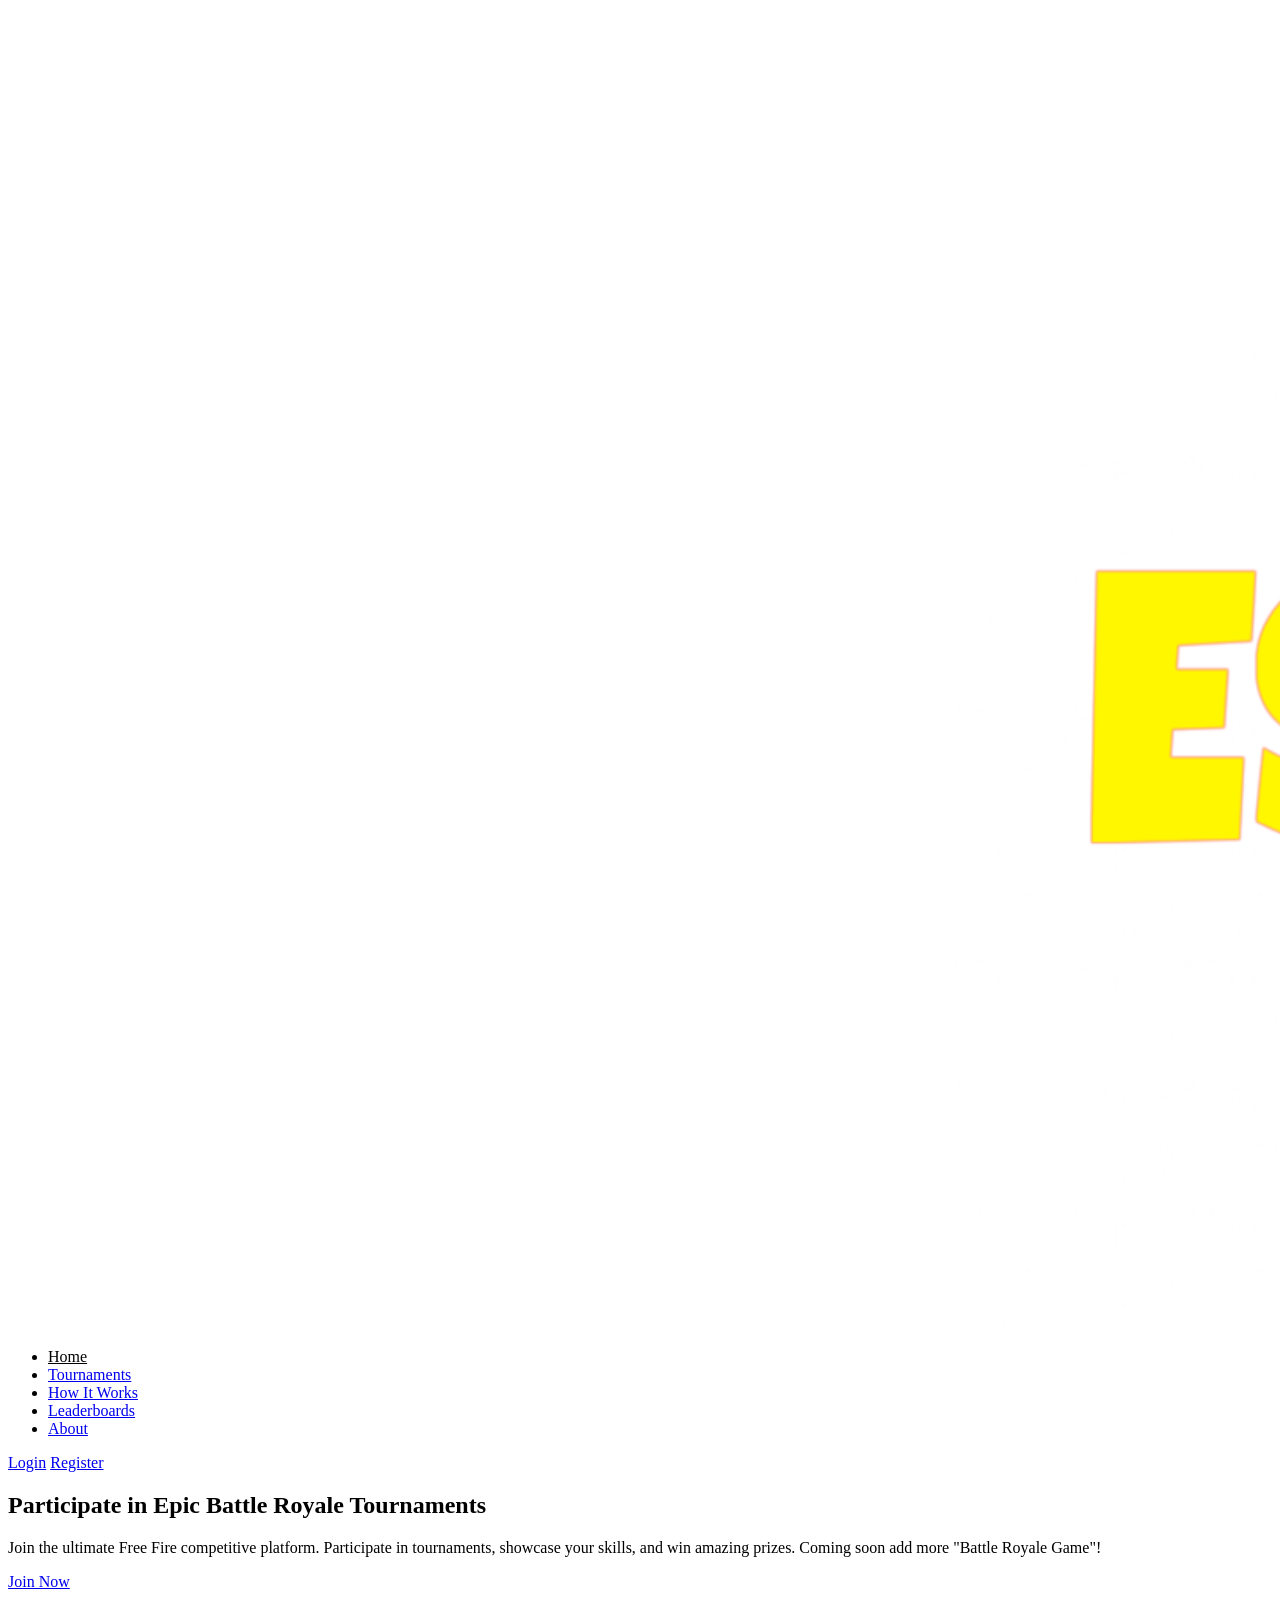
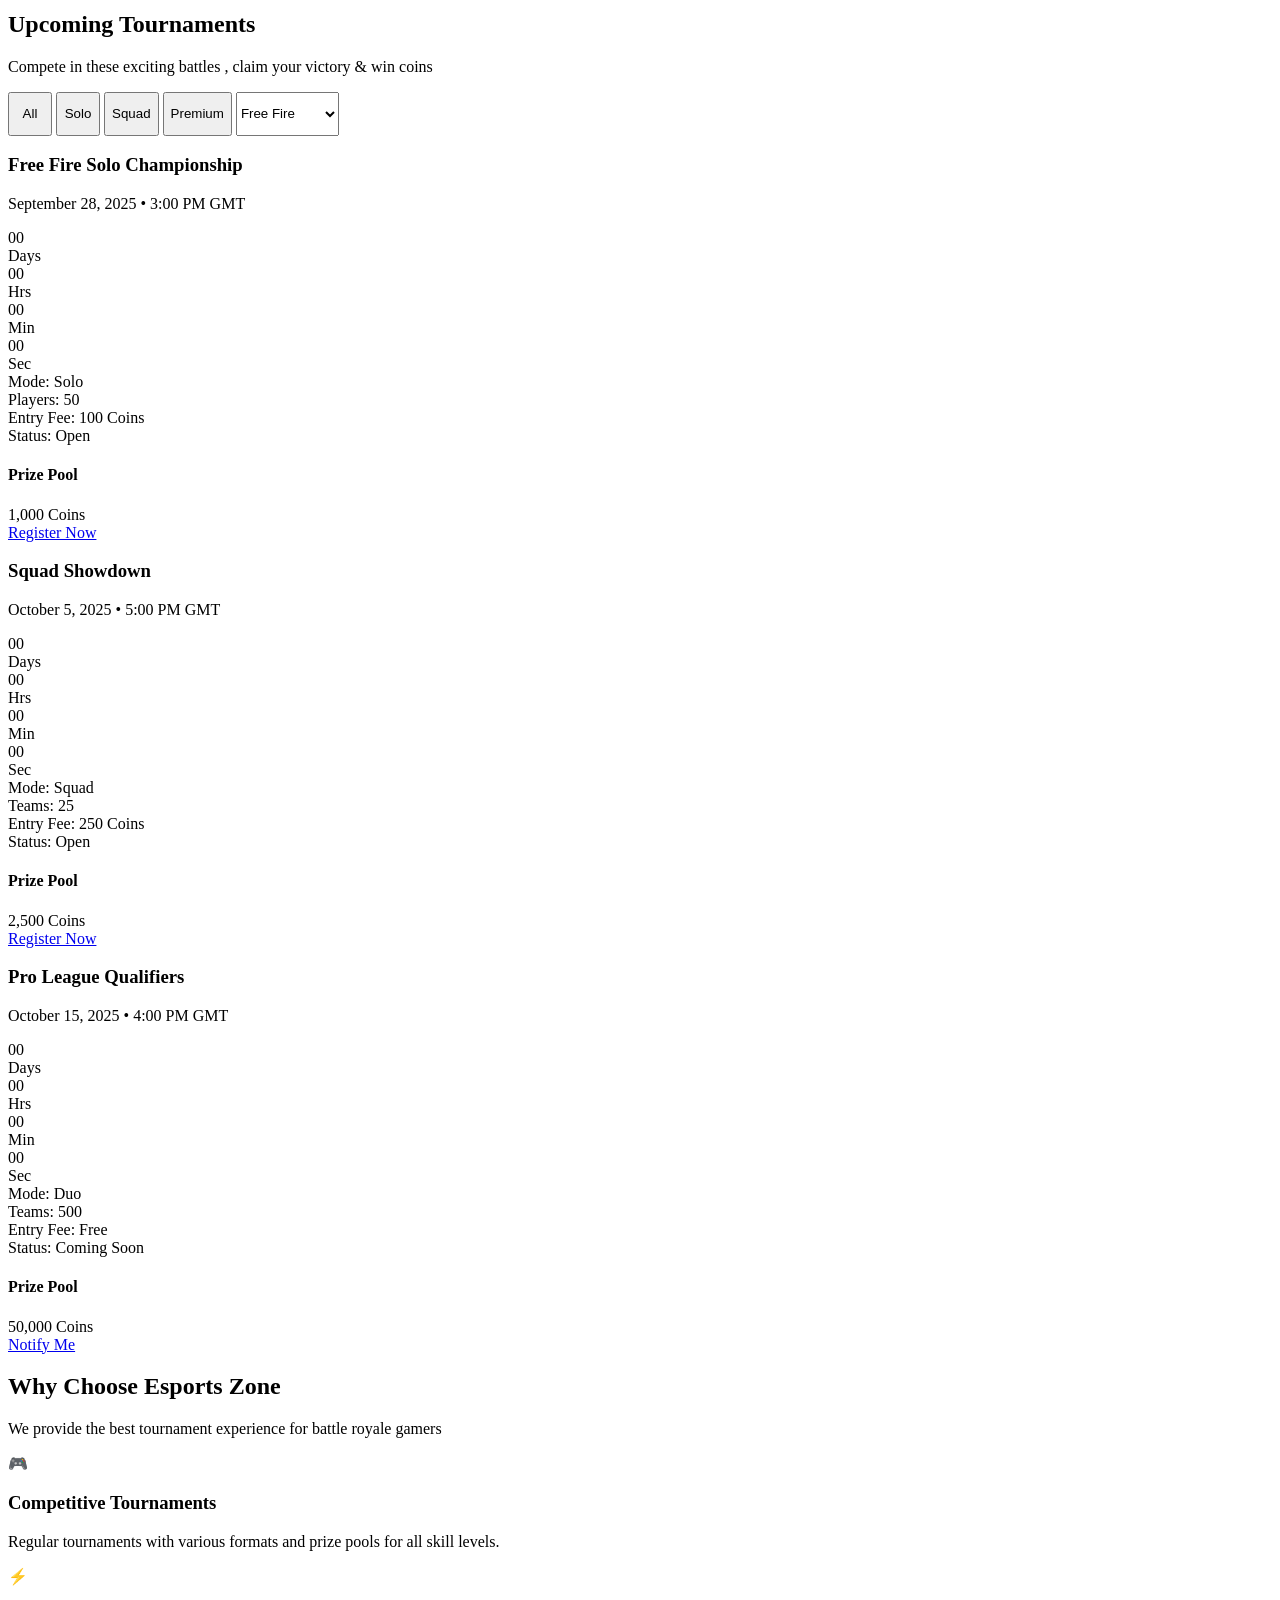
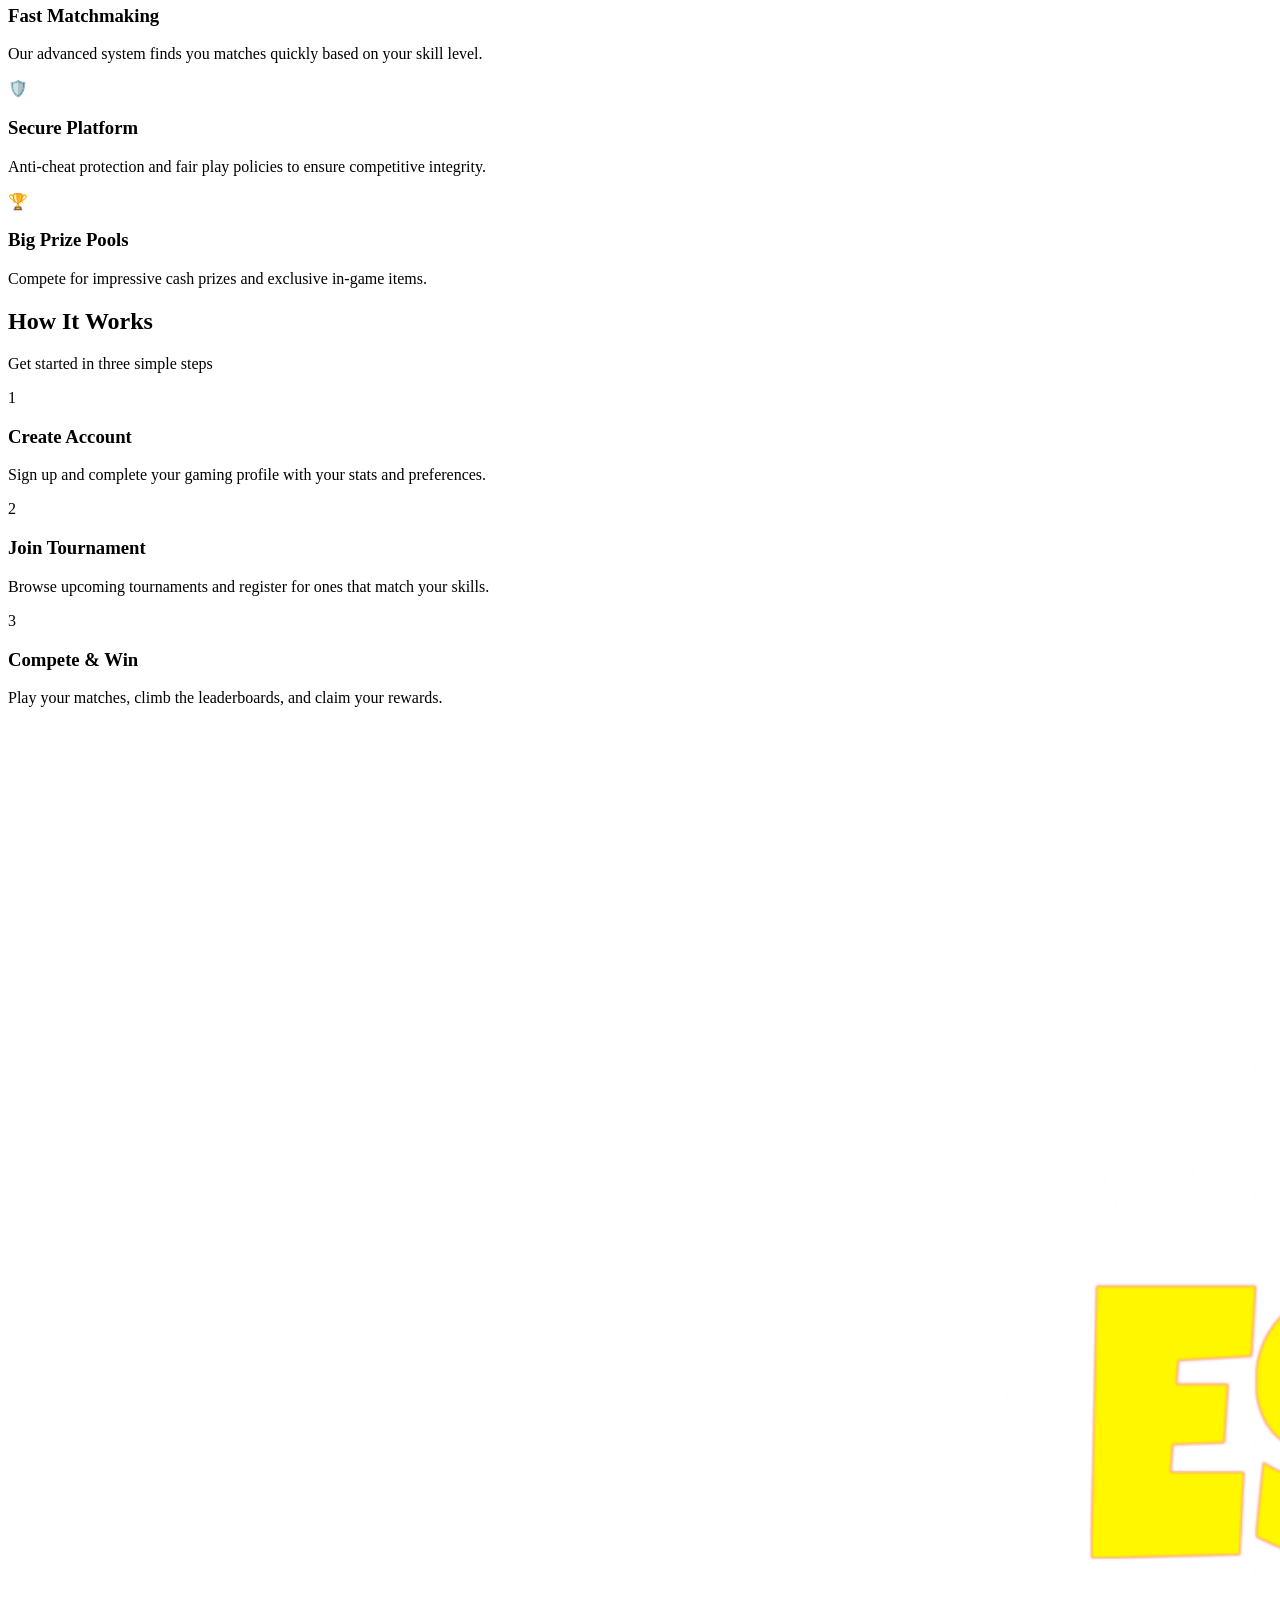
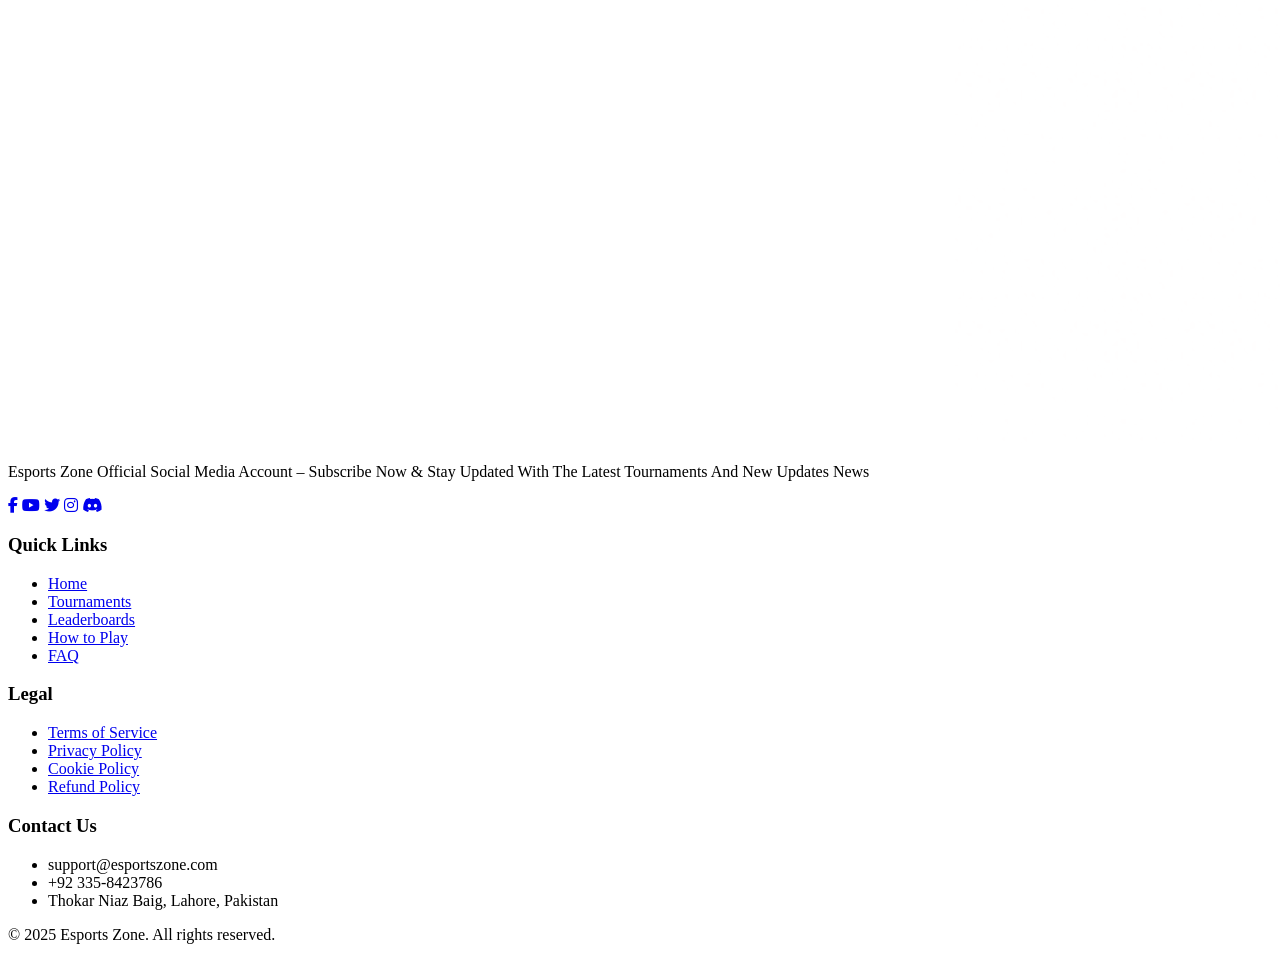
==== commit dcc646da: "Add Sheet" ====
--- a/index.html
+++ b/index.html
@@ -6,7 +6,6 @@
     <title>Esports Zone - Battle Royale Tournaments</title>
     <link rel="stylesheet" href="https://cdnjs.cloudflare.com/ajax/libs/font-awesome/6.4.0/css/all.min.css">
     <link rel="stylesheet" href="style.css">
-
 </head>
 <body> 
     <header>
@@ -27,7 +26,7 @@
             </div>
         </nav>
     </header>
-    
+
     <section class="hero">
         <div class="hero-content">
             <h2>Participate in Epic Battle Royale Tournaments</h2>
--- a/style.css
+++ b/style.css
@@ -1,586 +1,717 @@
-@import url('https://fonts.googleapis.com/css2?family=Poppins:wght@400;500;600;700&display=swap');
-
-:root {
-    --primary-blue: #191B2D;
-    --secondary-blue: #767897;
-    --accent: #FECE00;
-    --white: #FFFFFF;
-    --light-blue: #E8EBF5;
-    --dark-blue: #121420;
-}
-
-*{
-    margin: 0;
-    padding: 0;
-    box-sizing: border-box;
-    font-family: 'Poppins', sans-serif;
-}
-
-body {
-    background-color: var(--white);
-    color: var(--dark-blue);
-    line-height: 1.6;
-}
-
-header {
-    background-color: var(--primary-blue);
-    padding: 0.8rem 1.5rem;
-    position: sticky;
-    top: 0;
-    z-index: 100;
-    box-shadow: 0 2px 10px rgba(0, 0, 0, 0.15);
-}
-
-nav {
-    display: flex;
-    justify-content: space-between;
-    align-items: center;
-    max-width: 1200px;
-    margin: 0 auto;
-    gap: 1rem;
-}
-
-.logo {
-    display: flex;
-    align-items: center;
-    gap: 8px;
-}
-
-.logo-img {
-    height: 50px;
-    width: auto;
-}
-
-.logo h1 {
-    color: var(--white);
-    font-size: 1.8rem;
-    font-weight: 700;
-}
-
-.logo span {
-    color: var(--accent);
-}
-
-.nav-links {
-    display: flex;
-    list-style: none;
-    gap: 1.5rem;
-}
-
-.nav-links a {
-    color: var(--white);
-    text-decoration: none;
-    font-weight: 500;
-    transition: color 0.3s;
-    padding: 0.3rem 0;
-}
-
-.nav-links a:hover {
-    color: var(--accent);
-}
-
-.auth-buttons {
-    display: flex;
-    gap: 0.8rem;
-}
-
-.btn {
-    padding: 0.5rem 1.2rem;
-    border-radius: 4px;
-    font-weight: 600;
-    cursor: pointer;
-    transition: all 0.3s;
-    text-decoration: none;
-    font-size: 0.9rem;
-}
-
-.btn-outline {
-    border: 2px solid var(--white);
-    color: var(--white);
-    background: transparent;
-}
-
-.btn-outline:hover {
-    background: var(--white);
-    color: var(--primary-blue);
-}
-
-.btn-primary {
-    background: var(--accent);
-    color: var(--primary-blue);
-    border: 2px solid var(--accent);
-}
-
-.btn-primary:hover {
-    background: transparent;
-    color: var(--accent);
-}
-
-/* HERO SECTION WITH LOCAL BACKGROUND IMAGE */
-.hero {
-    background: linear-gradient(rgba(25, 27, 45, 0.85), rgba(25, 27, 45, 0.90)), 
-                url('Images/background-homepage.jpg');
-    background-size: cover;
-    background-position: center;
-    background-repeat: no-repeat;
-    background-attachment: fixed;
-    color: var(--white);
-    padding: 5rem 1.5rem;
-    text-align: center;
-    position: relative;
-    overflow: hidden;
-    min-height: 80vh;
-    display: flex;
-    align-items: center;
-    justify-content: center;
-}
-
-.hero-content {
-    max-width: 800px;
-    margin: 0 auto;
-    position: relative;
-    z-index: 2;
-}
-
-.hero h2 {
-    font-size: 3rem;
-    margin-bottom: 1rem;
-    text-shadow: 2px 2px 4px rgba(0, 0, 0, 0.5);
-    font-weight: 700;
-}
-
-.hero p {
-    font-size: 1.2rem;
-    margin-bottom: 2.5rem;
-    opacity: 0.95;
-    text-shadow: 1px 1px 2px rgba(0, 0, 0, 0.3);
-    line-height: 1.8;
-}
-
-.hero p span {
-    color: var(--accent);
-    font-weight: 600;
-}
-
-.small-timer {
-    display: flex;
-    justify-content: center;
-    gap: 8px;
-    margin: 20px 0;
-    font-size: 0.9rem;
-}
-
-.timer-part {
-    background: rgba(254, 206, 0, 0.2);
-    padding: 6px 12px;
-    border-radius: 6px;
-    min-width: 35px;
-    text-align: center;
-    border: 1px solid rgba(254, 206, 0, 0.3);
-}
-
-.timer-value {
-    font-weight: bold;
-    color: var(--accent);
-    font-size: 1.1rem;
-}
-
-.timer-label {
-    font-size: 0.7rem;
-    text-transform: uppercase;
-    color: var(--white);
-}
-
-.hero .btn-primary {
-    padding: 0.8rem 2.5rem;
-    font-size: 1.1rem;
-    margin-top: 1rem;
-    box-shadow: 0 4px 15px rgba(254, 206, 0, 0.3);
-    display: inline-block;
-}
-
-.hero .btn-primary:hover {
-    transform: translateY(-2px);
-    box-shadow: 0 6px 20px rgba(254, 206, 0, 0.4);
-}
-
-.section-title {
-    text-align: center;
-    margin: 3rem 0 2rem;
-    color: var(--primary-blue);
-}
-
-.section-title h2 {
-    font-size: 2.2rem;
-    margin-bottom: 0.5rem;
-}
-
-.section-title p {
-    color: var(--secondary-blue);
-    font-size: 1rem;
-}
-
-.tournaments {
-    padding: 1.5rem;
-    max-width: 1200px;
-    margin: 0 auto;
-}
-
-.tournament-filters {
-    display: flex;
-    justify-content: center;
-    gap: 0.8rem;
-    margin-bottom: 2rem;
-    flex-wrap: wrap;
-}
-
-.filter-btn {
-    padding: 0.5rem 1.5rem;
-    background: var(--light-blue);
-    border: none;
-    border-radius: 30px;
-    cursor: pointer;
-    font-weight: 500;
-    transition: all 0.3s;
-}
-
-.filter-btn.active, .filter-btn:hover {
-    background: var(--primary-blue);
-    color: var(--white);
-}
-
-.tournament-grid {
-    display: grid;
-    grid-template-columns: repeat(auto-fill, minmax(300px, 1fr));
-    gap: 1.8rem;
-}
-
-.tournament-card {
-    background: var(--white);
-    border-radius: 10px;
-    overflow: hidden;
-    box-shadow: 0 5px 15px rgba(0, 0, 0, 0.08);
-    transition: transform 0.3s, box-shadow 0.3s;
-}
-
-.tournament-card:hover {
-    transform: translateY(-5px);
-    box-shadow: 0 8px 20px rgba(0, 0, 0, 0.12);
-}
-
-.card-header {
-    background: var(--primary-blue);
-    color: var(--white);
-    padding: 1.2rem;
-    text-align: center;
-}
-
-.card-header h3 {
-    font-size: 1.3rem;
-    margin-bottom: 0.3rem;
-}
-
-.card-body {
-    padding: 1.2rem;
-}
-
-.tournament-info {
-    margin-bottom: 1.2rem;
-}
-
-.info-item {
-    display: flex;
-    justify-content: space-between;
-    margin-bottom: 0.5rem;
-    padding-bottom: 0.5rem;
-    border-bottom: 1px solid var(--light-blue);
-    font-size: 0.9rem;
-}
-
-.prize-pool {
-    background: var(--light-blue);
-    padding: 0.8rem;
-    border-radius: 6px;
-    text-align: center;
-    margin-bottom: 1.2rem;
-}
-
-.prize-pool h4 {
-    color: var(--primary-blue);
-    margin-bottom: 0.3rem;
-    font-size: 0.9rem;
-}
-
-.prize-amount {
-    font-size: 1.3rem;
-    font-weight: 700;
-    color: var(--accent);
-}
-
-.card-footer {
-    padding: 0 1.2rem 1.2rem;
-}
-
-.features {
-    background: var(--light-blue);
-    padding: 4rem 1.5rem;
-}
-
-.features-grid {
-    display: grid;
-    grid-template-columns: repeat(auto-fit, minmax(260px, 1fr));
-    gap: 2rem;
-    max-width: 1200px;
-    margin: 0 auto;
-}
-
-.feature-card {
-    background: var(--white);
-    padding: 2rem;
-    border-radius: 10px;
-    text-align: center;
-    box-shadow: 0 5px 15px rgba(0, 0, 0, 0.05);
-    transition: transform 0.3s;
-}
-
-.feature-card:hover {
-    transform: translateY(-5px);
-}
-
-.feature-icon {
-    width: 70px;
-    height: 70px;
-    background: var(--primary-blue);
-    color: var(--white);
-    border-radius: 50%;
-    display: flex;
-    align-items: center;
-    justify-content: center;
-    margin: 0 auto 1.2rem;
-    font-size: 1.8rem;
-}
-
-.feature-card h3 {
-    margin-bottom: 0.8rem;
-    color: var(--primary-blue);
-}
-
-.feature-card p {
-    color: var(--secondary-blue);
-    font-size: 0.95rem;
-}
-
-.how-it-works {
-    padding: 4rem 1.5rem;
-    background: var(--white);
-}
-
-.steps {
-    display: grid;
-    grid-template-columns: repeat(auto-fit, minmax(280px, 1fr));
-    gap: 2rem;
-    max-width: 1000px;
-    margin: 2.5rem auto 0;
-}
-
-.step {
-    background: var(--white);
-    padding: 2rem;
-    border-radius: 10px;
-    text-align: center;
-    box-shadow: 0 5px 15px rgba(0, 0, 0, 0.08);
-    transition: transform 0.3s, box-shadow 0.3s;
-}
-
-.step:hover {
-    transform: translateY(-5px);
-    box-shadow: 0 8px 20px rgba(0, 0, 0, 0.12);
-}
-
-.step-number {
-    width: 70px;
-    height: 70px;
-    border-radius: 50%;
-    background: var(--primary-blue);
-    color: var(--white);
-    display: flex;
-    align-items: center;
-    justify-content: center;
-    font-size: 1.7rem;
-    font-weight: 700;
-    margin: 0 auto 1.2rem;
-    transition: background 0.3s;
-}
-
-.step:hover .step-number {
-    background: var(--accent);
-}
-
-.step h3 {
-    font-size: 1.3rem;
-    margin-bottom: 0.8rem;
-    color: var(--primary-blue);
-}
-
-.step p {
-    font-size: 0.95rem;
-    color: var(--secondary-blue);
-    line-height: 1.6;
-}
-
-footer {
-    background: var(--dark-blue);
-    color: var(--white);
-    padding: 3rem 1.5rem 1.5rem;
-}
-
-.footer-content {
-    max-width: 1200px;
-    margin: 0 auto;
-    display: flex;
-    flex-wrap: wrap;
-    justify-content: space-between;
-    gap: 2.5rem;
-}
-
-.footer-logo {
-    flex: 1 1 300px;
-}
-
-.footer-logo .logo-img {
-    width: 140px;
-    height: auto;
-    margin-bottom: 1rem;
-}
-
-.footer-logo p {
-    color: var(--light-blue);
-    font-size: 0.95rem;
-    line-height: 1.6;
-    margin-bottom: 1.5rem;
-}
-
-.footer-links {
-    flex: 1 1 150px;
-}
-
-.footer-links h3 {
-    margin-bottom: 1.2rem;
-    font-size: 1.2rem;
-    color: var(--accent);
-}
-
-.footer-links ul {
-    list-style: none;
-}
-
-.footer-links li {
-    margin-bottom: 0.7rem;
-}
-
-.footer-links a {
-    color: var(--light-blue);
-    text-decoration: none;
-    font-size: 0.95rem;
-    transition: color 0.3s;
-}
-
-.footer-links a:hover {
-    color: var(--accent);
-}
-
-.social-links {
-    display: flex;
-    gap: 0.8rem;
-    margin-top: 1rem;
-}
-
-.social-link {
-    width: 40px;
-    height: 40px;
-    border-radius: 50%;
-    background: var(--primary-blue);
-    display: flex;
-    align-items: center;
-    justify-content: center;
-    color: var(--white);
-    text-decoration: none;
-    font-size: 1rem;
-    transition: background 0.3s;
-}
-
-.social-link.facebook:hover { background: #1877F2; }
-.social-link.youtube:hover { background: #FF0000; }
-.social-link.twitter:hover { background: #1DA1F2; }
-.social-link.instagram:hover { background: #E1306C; }
-.social-link.discord:hover { background: #5865F2; }
-
-.copyright {
-    text-align: center;
-    margin-top: 3rem;
-    padding-top: 1.5rem;
-    border-top: 1px solid var(--secondary-blue);
-    color: var(--light-blue);
-    font-size: 0.9rem;
-}
-
-.mobile-menu-btn {
-    display: none;
-    background: none;
-    border: none;
-    color: var(--white);
-    font-size: 1.5rem;
-    cursor: pointer;
-}
-
-@media (max-width: 900px) {
-    .nav-links, .auth-buttons {
-        display: none;
-    }
-    
-    .mobile-menu-btn {
-        display: block;
-    }
-    
-    .tournament-grid {
-        grid-template-columns: repeat(auto-fill, minmax(280px, 1fr));
-    }
-    
-    .hero {
-        background-attachment: scroll;
-        padding: 4rem 1.5rem;
-        min-height: 70vh;
-    }
-    
-    .hero h2 {
-        font-size: 2.2rem;
-    }
-    
-    .hero p {
-        font-size: 1.1rem;
-    }
-}
-
-@media (max-width: 600px) {
-    .hero {
-        padding: 3rem 1rem;
-        min-height: 60vh;
-    }
-    
-    .hero h2 {
-        font-size: 1.8rem;
-    }
-    
-    .hero p {
-        font-size: 1rem;
-    }
-    
-    .tournament-filters {
-        gap: 0.5rem;
-    }
-    
-    .filter-btn {
-        padding: 0.4rem 1rem;
-        font-size: 0.9rem;
-    }
-}+<!DOCTYPE html>
+<html lang="en">
+<head>
+    <meta charset="UTF-8">
+    <meta name="viewport" content="width=device-width, initial-scale=1.0">
+    <title>How It Works - Esports Zone</title>
+    <link rel="stylesheet" href="https://cdnjs.cloudflare.com/ajax/libs/font-awesome/6.4.0/css/all.min.css">
+    <link rel="stylesheet" href="how-it-work.css">
+</head>
+<body>
+    <!-- Header -->
+    <header>
+        <nav>
+            <div class="logo">
+                <img src="../Images/ez-logo.PNG" alt="EsportsZone Logo" class="logo-img">
+            </div>
+            <ul class="nav-links">
+                <li><a href="../index.html">Home</a></li>
+                <li><a href="../Tournaments/tournament.html">Tournaments</a></li>
+                <li><a href="#" style="color: var(--accent);">How It Works</a></li>
+                <li><a href="../Leaderboard/leaderboard.html">Leaderboards</a></li>
+                <li><a href="../About/about.html">About</a></li>
+            </ul>
+            <div class="auth-buttons">
+                <a href="../Login/login.html" class="btn btn-outline">Login</a>
+                <a href="../Register/register.html" class="btn btn-primary">Register</a>
+            </div>
+            <button class="mobile-menu-btn">
+                <i class="fas fa-bars"></i>
+            </button>
+        </nav>
+    </header>
+
+    <!-- Hero Section -->
+    <section class="hero-how-it-works">
+        <div class="hero-content">
+            <h1>Complete Guide to Esports Zone</h1>
+            <p>Learn how to register, join tournaments, compete, and win prizes step by step</p>
+        </div>
+    </section>
+
+    <!-- Quick Overview -->
+    <section class="overview">
+        <div class="container">
+            <h2>Getting Started is Easy</h2>
+            <div class="overview-cards">
+                <div class="overview-card">
+                    <i class="fas fa-user-plus"></i>
+                    <h3>1. Register</h3>
+                    <p>Create your account in 2 minutes</p>
+                </div>
+                <div class="overview-card">
+                    <i class="fas fa-coins"></i>
+                    <h3>2. Buy Coins</h3>
+                    <p>Purchase coins for tournament entries</p>
+                </div>
+                <div class="overview-card">
+                    <i class="fas fa-gamepad"></i>
+                    <h3>3. Play & Compete</h3>
+                    <p>Show your skills and win matches</p>
+                </div>
+                <div class="overview-card">
+                    <i class="fas fa-money-bill-wave"></i>
+                    <h3>4. Win Prizes</h3>
+                    <p>Claim your rewards instantly</p>
+                </div>
+            </div>
+        </div>
+    </section>
+
+    <!-- Detailed Steps Section -->
+    <section class="detailed-steps">
+        <div class="container">
+            <h2>Detailed Step-by-Step Guide</h2>
+            
+            <!-- Step 1: Registration -->
+            <div class="step-detailed">
+                <div class="step-header">
+                    <div class="step-number">01</div>
+                    <h3>Account Registration</h3>
+                </div>
+                <div class="step-content">
+                    <div class="step-description">
+                        <h4>Create Your Player Profile</h4>
+                        <p>Start your esports journey by creating your account on Esports Zone.</p>
+                        <div class="requirements">
+                            <h5>What You Need:</h5>
+                            <ul>
+                                <li>Valid email address</li>
+                                <li>Game username/nickname</li>
+                                <li>Mobile number (for verification)</li>
+                                <li>Preferred games you play</li>
+                            </ul>
+                        </div>
+                        <div class="process">
+                            <h5>Registration Process:</h5>
+                            <ol>
+                                <li>Click "Register" button on top right</li>
+                                <li>Fill in your basic information</li>
+                                <li>Verify your email address</li>
+                                <li>Complete your player profile</li>
+                                <li>You're ready to join tournaments!</li>
+                            </ol>
+                        </div>
+                    </div>
+                    <div class="step-visual">
+                        <div class="visual-card">
+                            <i class="fas fa-user-check"></i>
+                            <p>Account verified and ready</p>
+                        </div>
+                    </div>
+                </div>
+            </div>
+
+            <!-- Step 2: Buying Coins -->
+            <div class="step-detailed">
+                <div class="step-header">
+                    <div class="step-number">02</div>
+                    <h3>Buying Coins</h3>
+                </div>
+                <div class="step-content">
+                    <div class="step-description">
+                        <h4>Purchase Coins for Tournament Entries</h4>
+                        <p>All tournaments require coins for entry. Buy coins easily through our secure payment system.</p>
+
+                        <div class="coin-usage">
+                            <h5>Coins Can Be Used For:</h5>
+                            <ul>
+                                <li>Tournament entry fees</li>
+                                <li>In-game purchases</li>
+                                <li>Premium features</li>
+                                <li>Special events access</li>
+                            </ul>
+                        </div>
+                    </div>
+                    <div class="step-visual">
+                        <div class="visual-card">
+                            <i class="fas fa-coins"></i>
+                            <p>Secure coin purchase</p>
+                        </div>
+                    </div>
+                </div>
+            </div>
+
+            <!-- Step 3: Tournament Joining -->
+            <div class="step-detailed">
+                <div class="step-header">
+                    <div class="step-number">03</div>
+                    <h3>Joining Tournaments</h3>
+                </div>
+                <div class="step-content">
+                    <div class="step-description">
+                        <h4>Find and Register for Events</h4>
+                        <p>Browse through various tournaments and choose the ones that match your skills.</p>
+                        <div class="tournament-types">
+                            <h5>Tournament Types Available:</h5>
+                            <div class="type-cards">
+                                <div class="type-card">
+                                    <i class="fas fa-coins"></i>
+                                    <span>Paid Tournaments</span>
+                                    <small>Entry fee required</small>
+                                </div>
+                                <div class="type-card">
+                                    <i class="fas fa-users"></i>
+                                    <span>Squad Battles</span>
+                                    <small>Team competitions</small>
+                                </div>
+                                <div class="type-card">
+                                    <i class="fas fa-crown"></i>
+                                    <span>Pro Leagues</span>
+                                    <small>Professional level</small>
+                                </div>
+                                <div class="type-card">
+                                    <i class="fas fa-star"></i>
+                                    <span>Premium Events</span>
+                                    <small>High stake tournaments</small>
+                                </div>
+                            </div>
+                        </div>
+                        <div class="joining-process">
+                            <h5>How to Join:</h5>
+                            <ol>
+                                <li>Go to "Tournaments" page</li>
+                                <li>Filter by game, date, or type</li>
+                                <li>Click on tournament to view details</li>
+                                <li>Click "Join Tournament" button</li>
+                                <li>Pay entry fee using your coins</li>
+                                <li>Receive confirmation email</li>
+                            </ol>
+                        </div>
+                    </div>
+                    <div class="step-visual">
+                        <div class="visual-card">
+                            <i class="fas fa-calendar-check"></i>
+                            <p>Tournament schedule confirmed</p>
+                        </div>
+                    </div>
+                </div>
+            </div>
+
+            <!-- Step 4: Competition Process -->
+            <div class="step-detailed">
+                <div class="step-header">
+                    <div class="step-number">04</div>
+                    <h3>Competition & Matches</h3>
+                </div>
+                <div class="step-content">
+                    <div class="step-description">
+                        <h4>Play Your Matches</h4>
+                        <p>Compete against other players following our fair play rules and tournament structure.</p>
+                        
+                        <div class="match-process">
+                            <h5>Match Process:</h5>
+                            <div class="process-steps">
+                                <div class="process-step">
+                                    <div class="process-icon">1</div>
+                                    <div class="process-text">
+                                        <strong>Bracket Assignment</strong>
+                                        <p>Get placed in tournament bracket automatically</p>
+                                    </div>
+                                </div>
+                                <div class="process-step">
+                                    <div class="process-icon">2</div>
+                                    <div class="process-text">
+                                        <strong>Schedule Match</strong>
+                                        <p>Coordinate match time with your opponent</p>
+                                    </div>
+                                </div>
+                                <div class="process-step">
+                                    <div class="process-icon">3</div>
+                                    <div class="process-text">
+                                        <strong>Play Match</strong>
+                                        <p>Play at scheduled time with fair play</p>
+                                    </div>
+                                </div>
+                                <div class="process-step">
+                                    <div class="process-icon">4</div>
+                                    <div class="process-text">
+                                        <strong>Report Results</strong>
+                                        <p>Submit match results with screenshots</p>
+                                    </div>
+                                </div>
+                            </div>
+                        </div>
+
+                        <div class="rules">
+                            <h5>Important Rules:</h5>
+                            <ul>
+                                <li>Be punctual for scheduled matches</li>
+                                <li>No cheating or third-party tools</li>
+                                <li>Respect other players</li>
+                                <li>Submit valid proof of results</li>
+                                <li>Follow game-specific rules</li>
+                            </ul>
+                        </div>
+                    </div>
+                    <div class="step-visual">
+                        <div class="visual-card">
+                            <i class="fas fa-flag-checkered"></i>
+                            <p>Fair competition ensured</p>
+                        </div>
+                    </div>
+                </div>
+            </div>
+
+            <!-- Step 5: Winning & Rewards -->
+            <div class="step-detailed">
+                <div class="step-header">
+                    <div class="step-number">05</div>
+                    <h3>Winning & Claiming Rewards</h3>
+                </div>
+                <div class="step-content">
+                    <div class="step-description">
+                        <h4>Receive Your Prizes</h4>
+                        <p>Claim your hard-earned rewards quickly and securely through our system.</p>
+                        
+                        <div class="prize-types">
+                            <h5>Types of Rewards:</h5>
+                            <div class="prize-cards">
+                                <div class="prize-card">
+                                    <i class="fas fa-money-bill"></i>
+                                    <span>Cash Prizes</span>
+                                    <small>Direct bank transfer</small>
+                                </div>
+                                <div class="prize-card">
+                                    <i class="fas fa-gem"></i>
+                                    <span>Esports Coins</span>
+                                    <small>Platform currency</small>
+                                </div>
+                                <div class="prize-card">
+                                    <i class="fas fa-award"></i>
+                                    <span>Gaming Gear</span>
+                                    <small>Physical products</small>
+                                </div>
+                                <div class="prize-card">
+                                    <i class="fas fa-star"></i>
+                                    <span>Premium Badges</span>
+                                    <small>Profile recognition</small>
+                                </div>
+                            </div>
+                        </div>
+
+                        <div class="claim-process">
+                            <h5>How to Claim Rewards:</h5>
+                            <ol>
+                                <li>Check tournament results page</li>
+                                <li>Go to "My Rewards" section</li>
+                                <li>Select the tournament you won</li>
+                                <li>Click "Claim Reward" button</li>
+                                <li>Provide payout details</li>
+                                <li>Receive confirmation</li>
+                                <li>Get your prize within 24-48 hours</li>
+                            </ol>
+                        </div>
+                    </div>
+                    <div class="step-visual">
+                        <div class="visual-card">
+                            <i class="fas fa-gift"></i>
+                            <p>Quick reward processing</p>
+                        </div>
+                    </div>
+                </div>
+            </div>
+        </div>
+    </section>
+
+    <!-- Payment Guide Section -->
+    <section class="payment-guide">
+        <div class="container">
+            <h2>Buying Coins - Complete Guide</h2>
+            <p class="section-subtitle">Learn how to purchase coins for tournament entries and in-platform purchases</p>
+
+            <div class="payment-steps">
+                <!-- Step 1 -->
+                <div class="payment-step">
+                    <div class="payment-step-header">
+                        <div class="step-indicator">1</div>
+                        <h3>Select Payment Method</h3>
+                    </div>
+                    <div class="payment-step-content">
+                        <p>Choose from our secure payment options:</p>
+                        <div class="method-options">
+                            <div class="method-option active" data-method="easypaisa">
+                                <i class="fas fa-mobile-alt"></i>
+                                <div class="method-info">
+                                    <strong>Easypaisa</strong>
+                                    <span>Mobile Account</span>
+                                </div>
+                            </div>
+                            <div class="method-option" data-method="jazzcash">
+                                <i class="fas fa-sim-card"></i>
+                                <div class="method-info">
+                                    <strong>JazzCash</strong>
+                                    <span>Mobile Wallet</span>
+                                </div>
+                            </div>
+                            <div class="method-option" data-method="bank">
+                                <i class="fas fa-university"></i>
+                                <div class="method-info">
+                                    <strong>Bank Transfer</strong>
+                                    <span>Direct Transfer</span>
+                                </div>
+                            </div>
+                        </div>
+                    </div>
+                </div>
+
+                <!-- Step 2 -->
+                <div class="payment-step">
+                    <div class="payment-step-header">
+                        <div class="step-indicator">2</div>
+                        <h3>Make Payment</h3>
+                    </div>
+                    <div class="payment-step-content">
+                        <div class="account-details">
+                            <h4>Our Official Account Details:</h4>
+                            <div class="detail-item">
+                                <span class="label">Account Number:</span>
+                                <span class="value" id="accountNumber">0312-3456789</span>
+                                <button class="copy-btn" onclick="copyToClipboard('accountNumber')">
+                                    <i class="fas fa-copy"></i> Copy
+                                </button>
+                            </div>
+                            <div class="detail-item">
+                                <span class="label">Account Name:</span>
+                                <span class="value">Esports Zone Official</span>
+                            </div>
+                            <div class="detail-item">
+                                <span class="label">Payment Network:</span>
+                                <span class="value" id="paymentNetwork">Easypaisa</span>
+                            </div>
+                        </div>
+                        <div class="payment-instructions">
+                            <h5>Payment Instructions:</h5>
+                            <ul>
+                                <li>Go to your payment app (Easypaisa/JazzCash/Bank App)</li>
+                                <li>Enter our account number shown above</li>
+                                <li>Enter the amount you want to pay</li>
+                                <li><strong>Important:</strong> Include your username in transaction remarks</li>
+                                <li>Complete the payment</li>
+                                <li>Save the transaction ID and screenshot</li>
+                            </ul>
+                        </div>
+                    </div>
+                </div>
+
+                <!-- Step 3 -->
+                <div class="payment-step">
+                    <div class="payment-step-header">
+                        <div class="step-indicator">3</div>
+                        <h3>Upload Payment Proof</h3>
+                    </div>
+                    <div class="payment-step-content">
+                        <p>Upload screenshot of your payment confirmation:</p>
+                        <div class="upload-section">
+                            <div class="upload-area" id="uploadArea">
+                                <i class="fas fa-cloud-upload-alt"></i>
+                                <h4>Click to Upload Screenshot</h4>
+                                <p>Drag & drop or click to select file</p>
+                                <span>Supports: JPG, PNG, JPEG (Max 5MB)</span>
+                                <input type="file" id="paymentScreenshot" accept="image/*" hidden>
+                            </div>
+                            <div class="upload-preview" id="uploadPreview">
+                                <div class="preview-content">
+                                    <img id="previewImage" src="" alt="Payment Screenshot">
+                                    <div class="preview-actions">
+                                        <button class="action-btn replace" onclick="triggerUpload()">
+                                            <i class="fas fa-sync"></i> Replace
+                                        </button>
+                                        <button class="action-btn remove" onclick="removeScreenshot()">
+                                            <i class="fas fa-trash"></i> Remove
+                                        </button>
+                                    </div>
+                                </div>
+                            </div>
+                        </div>
+                        <div class="screenshot-requirements">
+                            <h5>Screenshot Must Show:</h5>
+                            <div class="requirements-grid">
+                                <div class="requirement">
+                                    <i class="fas fa-check-circle"></i>
+                                    <span>Transaction ID clearly visible</span>
+                                </div>
+                                <div class="requirement">
+                                    <i class="fas fa-check-circle"></i>
+                                    <span>Payment amount and date</span>
+                                </div>
+                                <div class="requirement">
+                                    <i class="fas fa-check-circle"></i>
+                                    <span>Our account number</span>
+                                </div>
+                                <div class="requirement">
+                                    <i class="fas fa-check-circle"></i>
+                                    <span>Your username in remarks</span>
+                                </div>
+                            </div>
+                            <div class="warning-note">
+                                <i class="fas fa-exclamation-triangle"></i>
+                                <strong>Without screenshot, coins will NOT be transferred</strong>
+                            </div>
+                        </div>
+                    </div>
+                </div>
+
+                <!-- Step 4 -->
+                <div class="payment-step">
+                    <div class="payment-step-header">
+                        <div class="step-indicator">4</div>
+                        <h3>Submit & Verification</h3>
+                    </div>
+                    <div class="payment-step-content">
+                        <div class="verification-form">
+                            <h4>Submit Payment Details</h4>
+                            <div class="form-grid">
+                                <div class="form-group">
+                                    <label for="transactionId">Transaction ID *</label>
+                                    <input type="text" id="transactionId" placeholder="Enter transaction ID from payment">
+                                </div>
+                                <div class="form-group">
+                                    <label for="paymentAmount">Amount Paid (PKR) *</label>
+                                    <input type="number" id="paymentAmount" placeholder="Enter amount">
+                                </div>
+                                <div class="form-group">
+                                    <label for="userUsername">Your Username *</label>
+                                    <input type="text" id="userUsername" placeholder="Enter your Esports Zone username">
+                                </div>
+                            </div>
+                            <button class="submit-payment-btn" id="submitPaymentBtn" onclick="submitPayment()">
+                                <i class="fas fa-paper-plane"></i>
+                                Submit Payment Details
+                            </button>
+                        </div>
+                        <div class="verification-process">
+                            <h5>What Happens Next:</h5>
+                            <div class="process-timeline">
+                                <div class="timeline-item">
+                                    <div class="timeline-marker">1</div>
+                                    <div class="timeline-content">
+                                        <strong>Submission Received</strong>
+                                        <p>We get your payment details instantly</p>
+                                    </div>
+                                </div>
+                                <div class="timeline-item">
+                                    <div class="timeline-marker">2</div>
+                                    <div class="timeline-content">
+                                        <strong>Verification Started</strong>
+                                        <p>Our team checks your payment (2-8 hours)</p>
+                                    </div>
+                                </div>
+                                <div class="timeline-item">
+                                    <div class="timeline-marker">3</div>
+                                    <div class="timeline-content">
+                                        <strong>Coins Added</strong>
+                                        <p>Coins automatically added to your account</p>
+                                    </div>
+                                </div>
+                                <div class="timeline-item">
+                                    <div class="timeline-marker">4</div>
+                                    <div class="timeline-content">
+                                        <strong>Confirmation Sent</strong>
+                                        <p>You receive email and app notification</p>
+                                    </div>
+                                </div>
+                            </div>
+                        </div>
+                    </div>
+                </div>
+            </div>
+        </div>
+    </section>
+
+    <!-- Partner Program Section -->
+    <section class="partner-program">
+        <div class="container">
+            <div class="partner-header">
+                <h2>Coming Soon: Partner Program</h2>
+                <p>Exciting opportunities for content creators coming your way!</p>
+                <div class="coming-soon-badge">
+                    <i class="fas fa-clock"></i>
+                    <span>Launching Soon</span>
+                </div>
+            </div>
+            
+            <div class="partner-benefits">
+                <div class="benefit-card">
+                    <div class="benefit-icon">
+                        <i class="fas fa-money-bill-wave"></i>
+                    </div>
+                    <h3>Monthly Earnings</h3>
+                    <p>Earn regular monthly income through our revenue sharing program</p>
+                </div>
+                
+                <div class="benefit-card">
+                    <div class="benefit-icon">
+                        <img src="../Images/ez-logo.PNG" alt="EZ Partner Badge" class="badge-image">
+                    </div>
+                    <h3>Unique EZ Badge</h3>
+                    <p>Get exclusive partner badge for your profile recognition</p>
+                </div>
+                
+                <div class="benefit-card">
+                    <div class="benefit-icon">
+                        <i class="fas fa-trophy"></i>
+                    </div>
+                    <h3>Exclusive Tournaments</h3>
+                    <p>Access to special partner-only tournaments with bigger prize pools</p>
+                </div>
+                
+                <div class="benefit-card">
+                    <div class="benefit-icon">
+                        <i class="fas fa-chart-line"></i>
+                    </div>
+                    <h3>Growth Support</h3>
+                    <p>We help promote your content and grow your audience</p>
+                </div>
+            </div>
+            
+            <div class="partner-requirements">
+                <h3>Partner Program Requirements (Coming Soon):</h3>
+                <ul>
+                    <li>Minimum 10,000 subscribers/followers</li>
+                    <li>Active content creator on YouTube, Twitch, or Facebook Gaming</li>
+                    <li>Regular content creation (at least 3 videos/streams per week)</li>
+                    <li>Good standing in gaming community</li>
+                </ul>
+            </div>
+            
+            <div class="partner-cta">
+                <h3>Interested in becoming an Esports Zone Partner?</h3>
+                <p>Stay tuned for our official launch announcement!</p>
+                <div class="notify-section">
+                    <p>Get notified when partner program launches:</p>
+                    <form action="https://api.web3forms.com/submit" method="POST" class="notify-form">
+                        <input type="hidden" name="access_key" value="8519617d-f164-4420-9322-97e66baa1228">
+                        <input type="hidden" name="subject" value="New Partner Program Notify Signup">
+                        <input type="hidden" name="from_name" value="Esports Zone Website">
+                        <input type="hidden" name="redirect" value="https://web3forms.com/success">
+                        <input type="email" name="email" id="partnerEmail" placeholder="Enter your email" class="notify-input" required>
+                        <button type="submit" class="notify-btn">Notify Me</button>
+                    </form>
+                    <div class="success-message" id="successMessage"></div>
+                </div>
+            </div>
+        </div>
+    </section>
+
+    <!-- Support Section -->
+    <section class="support-section">
+        <div class="container">
+            <div class="support-content">
+                <h2>Need Help? We're Here!</h2>
+                <p>Our support team is available to help you with any questions or issues.</p>
+                <div class="support-options">
+                    <div class="support-option">
+                        <i class="fas fa-envelope"></i>
+                        <h4>Email Support</h4>
+                        <p>support@esportszone.com</p>
+                        <span>Response within 2 hours</span>
+                    </div>
+                    <div class="support-option">
+                        <i class="fas fa-phone"></i>
+                        <h4>Phone Support</h4>
+                        <p>+92 335-8423786</p>
+                        <span>Available 10AM - 10PM</span>
+                    </div>
+                    <div class="support-option">
+                        <i class="fas fa-comments"></i>
+                        <h4>Live Chat</h4>
+                        <p>Available on website</p>
+                        <span>Instant help</span>
+                    </div>
+                </div>
+            </div>
+        </div>
+    </section>
+
+    <!-- Footer -->
+    <footer>
+        <div class="footer-content">
+            <!-- Logo Section -->
+            <div class="footer-logo">
+                <div class="logo">
+                    <img src="../Images/ez-logo.PNG" alt="EsportsZone Logo" class="logo-img">
+                </div>
+
+                <p>Esports Zone Official Social Media Account – Subscribe Now & Stay Updated With The Latest Tournaments And New Updates News</p>
+
+                <div class="social-links">
+                    <a href="#" class="social-link facebook"><i class="fab fa-facebook-f"></i></a>
+                    <a href="#" class="social-link youtube"><i class="fab fa-youtube"></i></a>
+                    <a href="#" class="social-link twitter"><i class="fab fa-twitter"></i></a>
+                    <a href="#" class="social-link instagram"><i class="fab fa-instagram"></i></a>
+                    <a href="#" class="social-link discord"><i class="fab fa-discord"></i></a>
+                </div>
+            </div>
+
+            <!-- Quick Links -->
+            <div class="footer-links">
+                <h3>Quick Links</h3>
+                <ul>
+                    <li><a href="../index.html">Home</a></li>
+                    <li><a href="../Tournaments/tournament.html">Tournaments</a></li>
+                    <li><a href="../Leaderboard/leaderboard.html">Leaderboards</a></li>
+                    <li><a href="how-it-work.html">How to Play</a></li>
+                </ul>
+            </div>
+
+            <!-- Legal Links -->
+            <div class="footer-links">
+                <h3>Legal</h3>
+                <ul>
+                    <li><a href="#">Terms of Service</a></li>
+                    <li><a href="#">Privacy Policy</a></li>
+                    <li><a href="../Cookie Policy/cookieploicy.html">Cookie Policy</a></li>
+                    <li><a href="#">Refund Policy</a></li>
+                </ul>
+            </div>
+
+            <!-- Contact -->
+            <div class="footer-links">
+                <h3>Contact Us</h3>
+                <ul>
+                    <li>support@esportszone.com</li>
+                    <li>+92 335-8423786</li>
+                    <li>Thokar Niaz Baig, Lahore, Pakistan</li>
+                </ul>
+            </div>
+        </div>
+
+        <div class="copyright">
+            <p>&copy; 2025 Esports Zone. All rights reserved.</p>
+        </div>
+    </footer>
+
+    <!-- Mobile Menu Overlay -->
+    <div class="mobile-menu-overlay">
+        <div class="mobile-nav-content">
+            <button class="mobile-close-btn">
+                <i class="fas fa-times"></i>
+            </button>
+            <ul class="mobile-nav-links">
+                <li><a href="../index.html">Home</a></li>
+                <li><a href="../Tournaments/tournament.html">Tournaments</a></li>
+                <li><a href="#" style="color: var(--accent);">How It Works</a></li>
+                <li><a href="../Leaderboard/leaderboard.html">Leaderboards</a></li>
+                <li><a href="../About/about.html">About</a></li>
+            </ul>
+            <div class="mobile-auth-buttons">
+                <a href="../Login/login.html" class="btn btn-outline">Login</a>
+                <a href="../Register/register.html" class="btn btn-primary">Register</a>
+            </div>
+        </div>
+    </div>
+
+    <script src="how-it-work.js"></script>
+</body>
+</html>
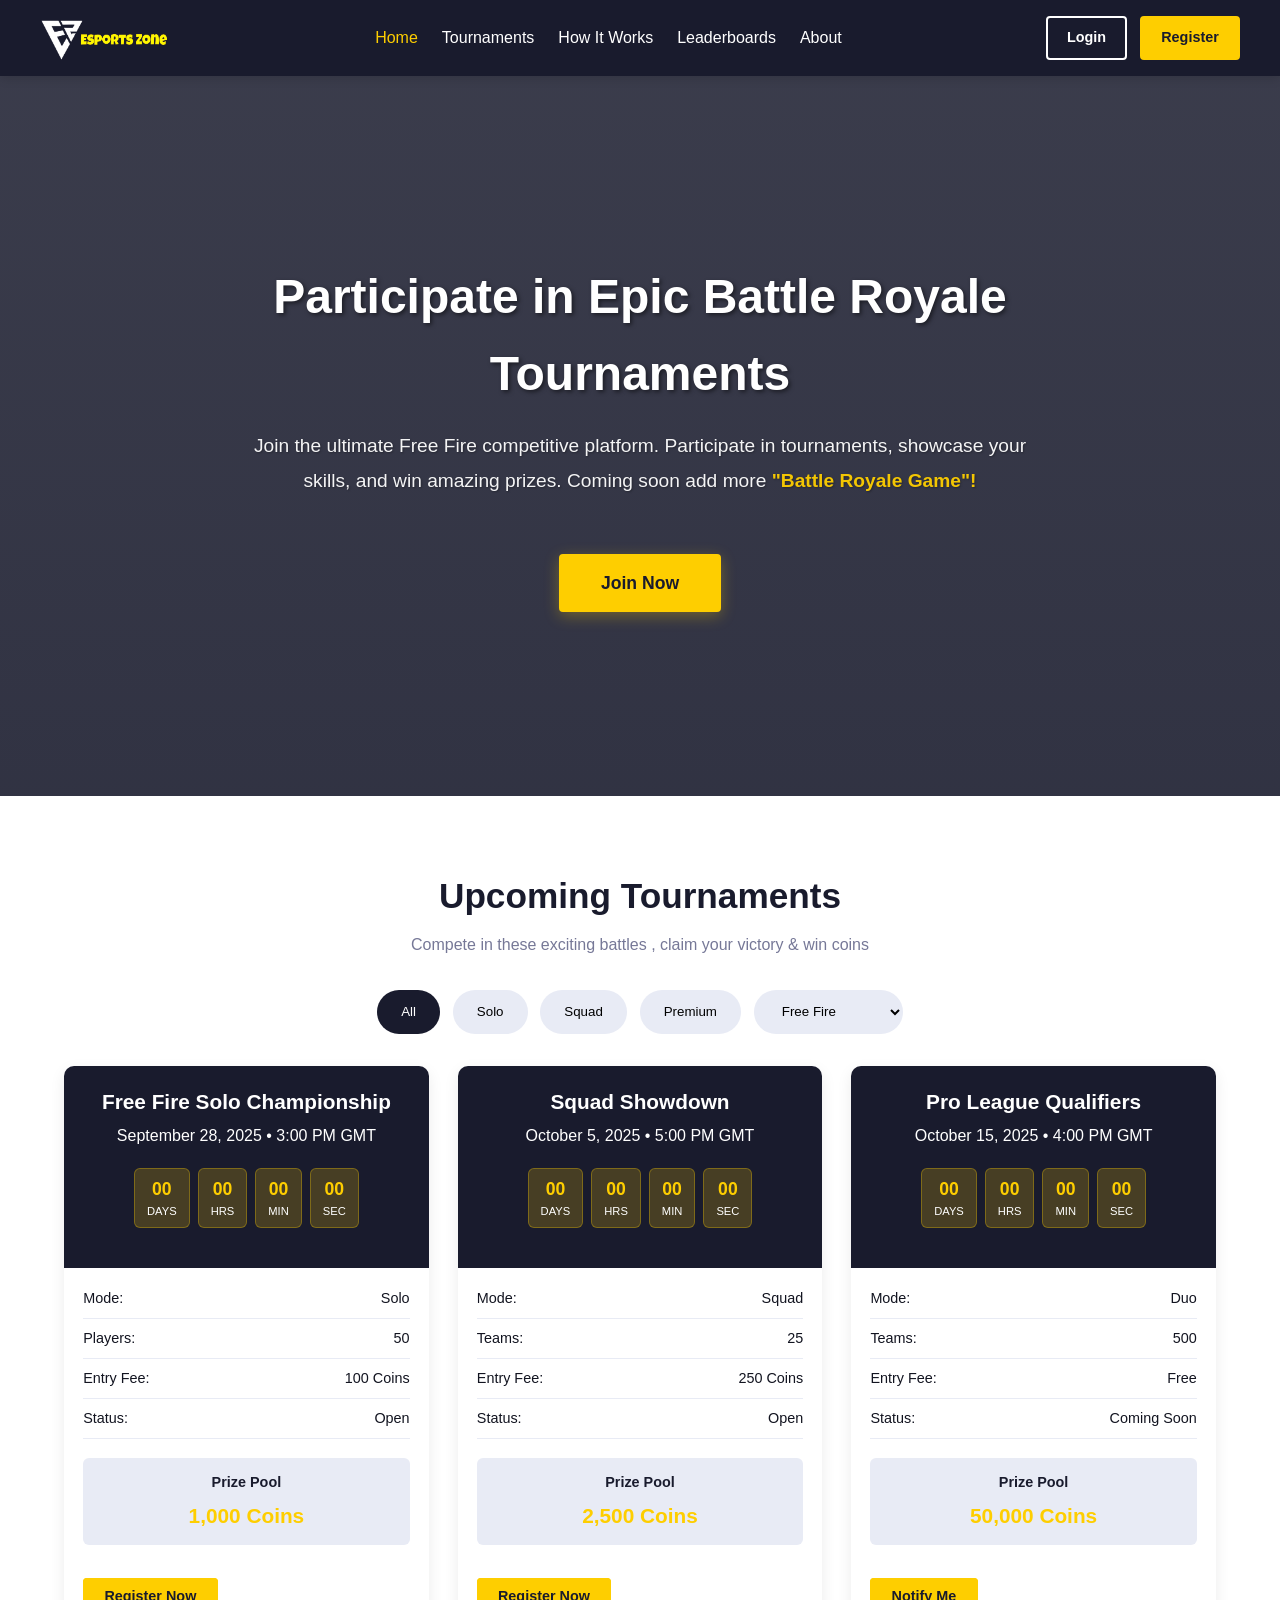
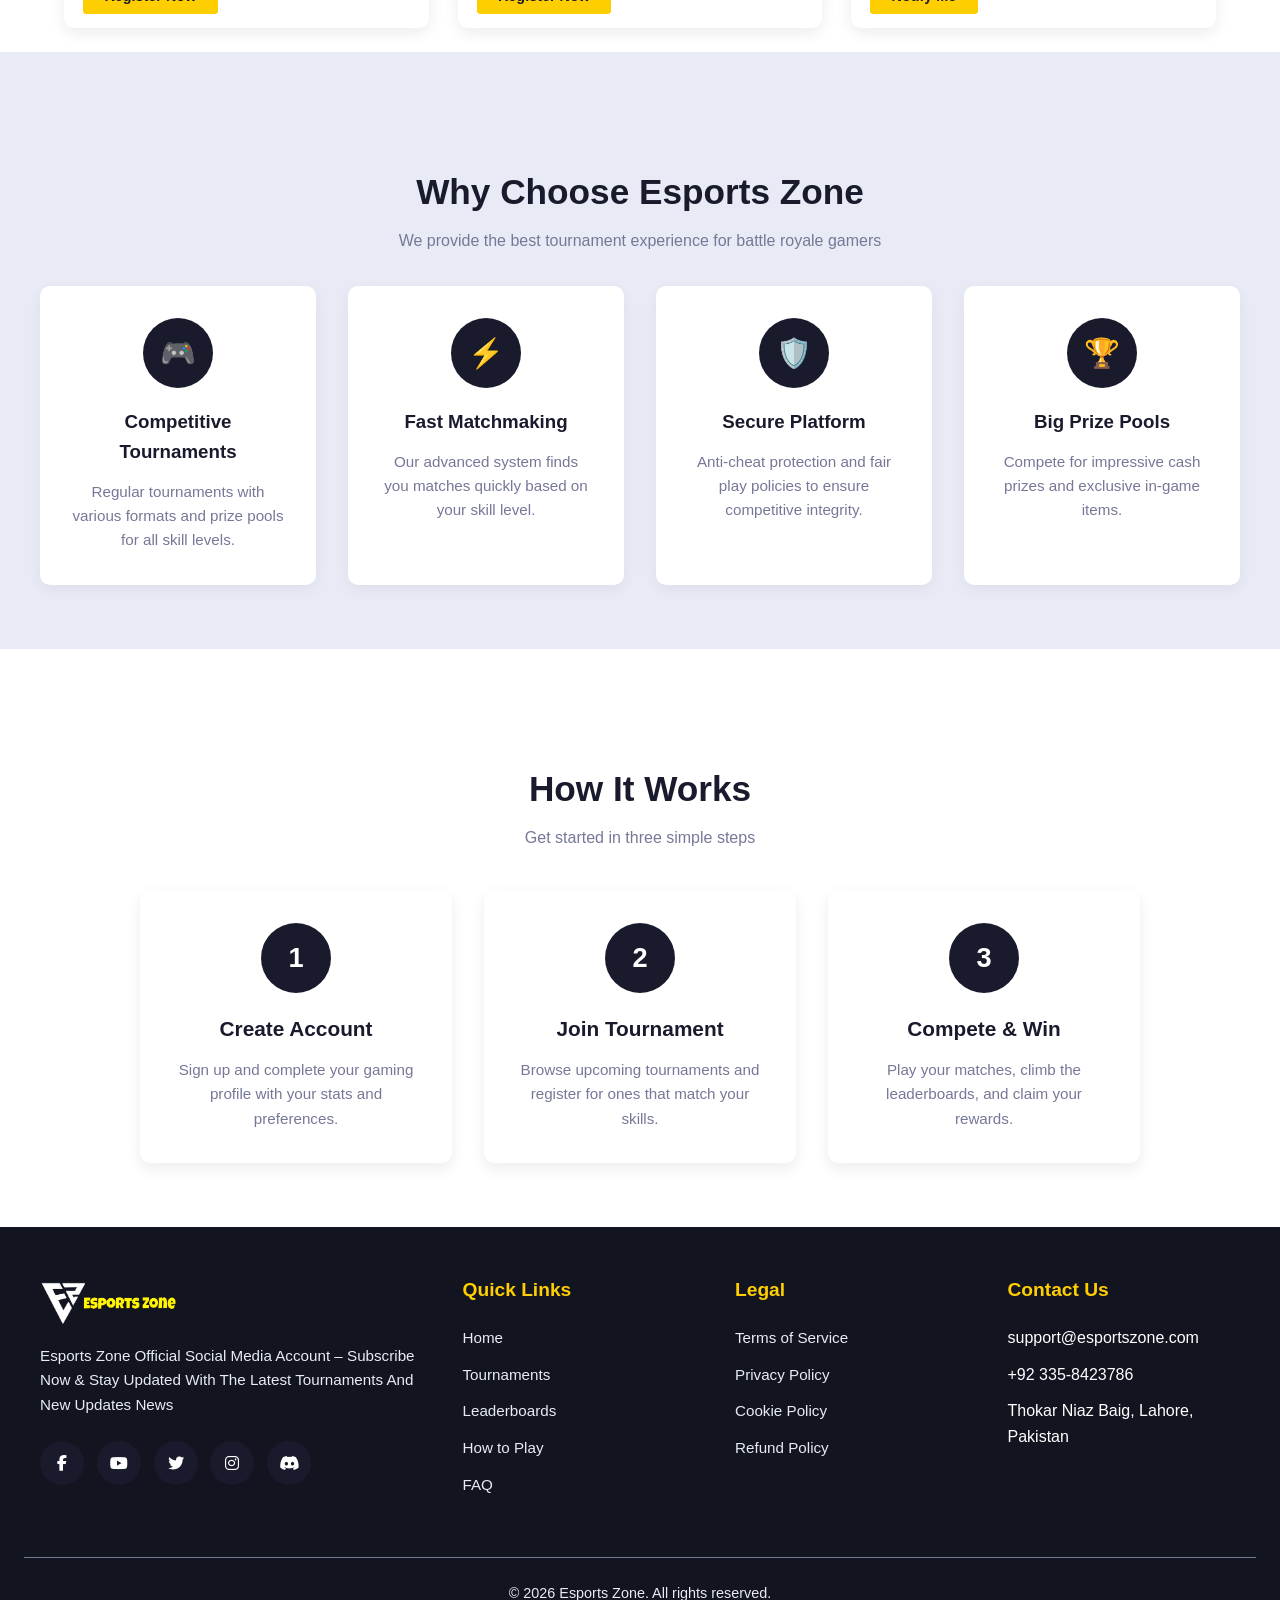
==== commit 32120d5f: "Year Change" ====
--- a/index.html
+++ b/index.html
@@ -330,7 +330,7 @@
     </div>
 
     <div class="copyright">
-        <p>&copy; 2025 Esports Zone. All rights reserved.</p>
+        <p>&copy; 2026 Esports Zone. All rights reserved.</p>
     </div>
 
 
@@ -339,4 +339,4 @@
 </footer>
 
 </body>
-</html>+</html>
--- a/style.css
+++ b/style.css
@@ -1,717 +1,585 @@
-<!DOCTYPE html>
-<html lang="en">
-<head>
-    <meta charset="UTF-8">
-    <meta name="viewport" content="width=device-width, initial-scale=1.0">
-    <title>How It Works - Esports Zone</title>
-    <link rel="stylesheet" href="https://cdnjs.cloudflare.com/ajax/libs/font-awesome/6.4.0/css/all.min.css">
-    <link rel="stylesheet" href="how-it-work.css">
-</head>
-<body>
-    <!-- Header -->
-    <header>
-        <nav>
-            <div class="logo">
-                <img src="../Images/ez-logo.PNG" alt="EsportsZone Logo" class="logo-img">
-            </div>
-            <ul class="nav-links">
-                <li><a href="../index.html">Home</a></li>
-                <li><a href="../Tournaments/tournament.html">Tournaments</a></li>
-                <li><a href="#" style="color: var(--accent);">How It Works</a></li>
-                <li><a href="../Leaderboard/leaderboard.html">Leaderboards</a></li>
-                <li><a href="../About/about.html">About</a></li>
-            </ul>
-            <div class="auth-buttons">
-                <a href="../Login/login.html" class="btn btn-outline">Login</a>
-                <a href="../Register/register.html" class="btn btn-primary">Register</a>
-            </div>
-            <button class="mobile-menu-btn">
-                <i class="fas fa-bars"></i>
-            </button>
-        </nav>
-    </header>
-
-    <!-- Hero Section -->
-    <section class="hero-how-it-works">
-        <div class="hero-content">
-            <h1>Complete Guide to Esports Zone</h1>
-            <p>Learn how to register, join tournaments, compete, and win prizes step by step</p>
-        </div>
-    </section>
-
-    <!-- Quick Overview -->
-    <section class="overview">
-        <div class="container">
-            <h2>Getting Started is Easy</h2>
-            <div class="overview-cards">
-                <div class="overview-card">
-                    <i class="fas fa-user-plus"></i>
-                    <h3>1. Register</h3>
-                    <p>Create your account in 2 minutes</p>
-                </div>
-                <div class="overview-card">
-                    <i class="fas fa-coins"></i>
-                    <h3>2. Buy Coins</h3>
-                    <p>Purchase coins for tournament entries</p>
-                </div>
-                <div class="overview-card">
-                    <i class="fas fa-gamepad"></i>
-                    <h3>3. Play & Compete</h3>
-                    <p>Show your skills and win matches</p>
-                </div>
-                <div class="overview-card">
-                    <i class="fas fa-money-bill-wave"></i>
-                    <h3>4. Win Prizes</h3>
-                    <p>Claim your rewards instantly</p>
-                </div>
-            </div>
-        </div>
-    </section>
-
-    <!-- Detailed Steps Section -->
-    <section class="detailed-steps">
-        <div class="container">
-            <h2>Detailed Step-by-Step Guide</h2>
-            
-            <!-- Step 1: Registration -->
-            <div class="step-detailed">
-                <div class="step-header">
-                    <div class="step-number">01</div>
-                    <h3>Account Registration</h3>
-                </div>
-                <div class="step-content">
-                    <div class="step-description">
-                        <h4>Create Your Player Profile</h4>
-                        <p>Start your esports journey by creating your account on Esports Zone.</p>
-                        <div class="requirements">
-                            <h5>What You Need:</h5>
-                            <ul>
-                                <li>Valid email address</li>
-                                <li>Game username/nickname</li>
-                                <li>Mobile number (for verification)</li>
-                                <li>Preferred games you play</li>
-                            </ul>
-                        </div>
-                        <div class="process">
-                            <h5>Registration Process:</h5>
-                            <ol>
-                                <li>Click "Register" button on top right</li>
-                                <li>Fill in your basic information</li>
-                                <li>Verify your email address</li>
-                                <li>Complete your player profile</li>
-                                <li>You're ready to join tournaments!</li>
-                            </ol>
-                        </div>
-                    </div>
-                    <div class="step-visual">
-                        <div class="visual-card">
-                            <i class="fas fa-user-check"></i>
-                            <p>Account verified and ready</p>
-                        </div>
-                    </div>
-                </div>
-            </div>
-
-            <!-- Step 2: Buying Coins -->
-            <div class="step-detailed">
-                <div class="step-header">
-                    <div class="step-number">02</div>
-                    <h3>Buying Coins</h3>
-                </div>
-                <div class="step-content">
-                    <div class="step-description">
-                        <h4>Purchase Coins for Tournament Entries</h4>
-                        <p>All tournaments require coins for entry. Buy coins easily through our secure payment system.</p>
-
-                        <div class="coin-usage">
-                            <h5>Coins Can Be Used For:</h5>
-                            <ul>
-                                <li>Tournament entry fees</li>
-                                <li>In-game purchases</li>
-                                <li>Premium features</li>
-                                <li>Special events access</li>
-                            </ul>
-                        </div>
-                    </div>
-                    <div class="step-visual">
-                        <div class="visual-card">
-                            <i class="fas fa-coins"></i>
-                            <p>Secure coin purchase</p>
-                        </div>
-                    </div>
-                </div>
-            </div>
-
-            <!-- Step 3: Tournament Joining -->
-            <div class="step-detailed">
-                <div class="step-header">
-                    <div class="step-number">03</div>
-                    <h3>Joining Tournaments</h3>
-                </div>
-                <div class="step-content">
-                    <div class="step-description">
-                        <h4>Find and Register for Events</h4>
-                        <p>Browse through various tournaments and choose the ones that match your skills.</p>
-                        <div class="tournament-types">
-                            <h5>Tournament Types Available:</h5>
-                            <div class="type-cards">
-                                <div class="type-card">
-                                    <i class="fas fa-coins"></i>
-                                    <span>Paid Tournaments</span>
-                                    <small>Entry fee required</small>
-                                </div>
-                                <div class="type-card">
-                                    <i class="fas fa-users"></i>
-                                    <span>Squad Battles</span>
-                                    <small>Team competitions</small>
-                                </div>
-                                <div class="type-card">
-                                    <i class="fas fa-crown"></i>
-                                    <span>Pro Leagues</span>
-                                    <small>Professional level</small>
-                                </div>
-                                <div class="type-card">
-                                    <i class="fas fa-star"></i>
-                                    <span>Premium Events</span>
-                                    <small>High stake tournaments</small>
-                                </div>
-                            </div>
-                        </div>
-                        <div class="joining-process">
-                            <h5>How to Join:</h5>
-                            <ol>
-                                <li>Go to "Tournaments" page</li>
-                                <li>Filter by game, date, or type</li>
-                                <li>Click on tournament to view details</li>
-                                <li>Click "Join Tournament" button</li>
-                                <li>Pay entry fee using your coins</li>
-                                <li>Receive confirmation email</li>
-                            </ol>
-                        </div>
-                    </div>
-                    <div class="step-visual">
-                        <div class="visual-card">
-                            <i class="fas fa-calendar-check"></i>
-                            <p>Tournament schedule confirmed</p>
-                        </div>
-                    </div>
-                </div>
-            </div>
-
-            <!-- Step 4: Competition Process -->
-            <div class="step-detailed">
-                <div class="step-header">
-                    <div class="step-number">04</div>
-                    <h3>Competition & Matches</h3>
-                </div>
-                <div class="step-content">
-                    <div class="step-description">
-                        <h4>Play Your Matches</h4>
-                        <p>Compete against other players following our fair play rules and tournament structure.</p>
-                        
-                        <div class="match-process">
-                            <h5>Match Process:</h5>
-                            <div class="process-steps">
-                                <div class="process-step">
-                                    <div class="process-icon">1</div>
-                                    <div class="process-text">
-                                        <strong>Bracket Assignment</strong>
-                                        <p>Get placed in tournament bracket automatically</p>
-                                    </div>
-                                </div>
-                                <div class="process-step">
-                                    <div class="process-icon">2</div>
-                                    <div class="process-text">
-                                        <strong>Schedule Match</strong>
-                                        <p>Coordinate match time with your opponent</p>
-                                    </div>
-                                </div>
-                                <div class="process-step">
-                                    <div class="process-icon">3</div>
-                                    <div class="process-text">
-                                        <strong>Play Match</strong>
-                                        <p>Play at scheduled time with fair play</p>
-                                    </div>
-                                </div>
-                                <div class="process-step">
-                                    <div class="process-icon">4</div>
-                                    <div class="process-text">
-                                        <strong>Report Results</strong>
-                                        <p>Submit match results with screenshots</p>
-                                    </div>
-                                </div>
-                            </div>
-                        </div>
-
-                        <div class="rules">
-                            <h5>Important Rules:</h5>
-                            <ul>
-                                <li>Be punctual for scheduled matches</li>
-                                <li>No cheating or third-party tools</li>
-                                <li>Respect other players</li>
-                                <li>Submit valid proof of results</li>
-                                <li>Follow game-specific rules</li>
-                            </ul>
-                        </div>
-                    </div>
-                    <div class="step-visual">
-                        <div class="visual-card">
-                            <i class="fas fa-flag-checkered"></i>
-                            <p>Fair competition ensured</p>
-                        </div>
-                    </div>
-                </div>
-            </div>
-
-            <!-- Step 5: Winning & Rewards -->
-            <div class="step-detailed">
-                <div class="step-header">
-                    <div class="step-number">05</div>
-                    <h3>Winning & Claiming Rewards</h3>
-                </div>
-                <div class="step-content">
-                    <div class="step-description">
-                        <h4>Receive Your Prizes</h4>
-                        <p>Claim your hard-earned rewards quickly and securely through our system.</p>
-                        
-                        <div class="prize-types">
-                            <h5>Types of Rewards:</h5>
-                            <div class="prize-cards">
-                                <div class="prize-card">
-                                    <i class="fas fa-money-bill"></i>
-                                    <span>Cash Prizes</span>
-                                    <small>Direct bank transfer</small>
-                                </div>
-                                <div class="prize-card">
-                                    <i class="fas fa-gem"></i>
-                                    <span>Esports Coins</span>
-                                    <small>Platform currency</small>
-                                </div>
-                                <div class="prize-card">
-                                    <i class="fas fa-award"></i>
-                                    <span>Gaming Gear</span>
-                                    <small>Physical products</small>
-                                </div>
-                                <div class="prize-card">
-                                    <i class="fas fa-star"></i>
-                                    <span>Premium Badges</span>
-                                    <small>Profile recognition</small>
-                                </div>
-                            </div>
-                        </div>
-
-                        <div class="claim-process">
-                            <h5>How to Claim Rewards:</h5>
-                            <ol>
-                                <li>Check tournament results page</li>
-                                <li>Go to "My Rewards" section</li>
-                                <li>Select the tournament you won</li>
-                                <li>Click "Claim Reward" button</li>
-                                <li>Provide payout details</li>
-                                <li>Receive confirmation</li>
-                                <li>Get your prize within 24-48 hours</li>
-                            </ol>
-                        </div>
-                    </div>
-                    <div class="step-visual">
-                        <div class="visual-card">
-                            <i class="fas fa-gift"></i>
-                            <p>Quick reward processing</p>
-                        </div>
-                    </div>
-                </div>
-            </div>
-        </div>
-    </section>
-
-    <!-- Payment Guide Section -->
-    <section class="payment-guide">
-        <div class="container">
-            <h2>Buying Coins - Complete Guide</h2>
-            <p class="section-subtitle">Learn how to purchase coins for tournament entries and in-platform purchases</p>
-
-            <div class="payment-steps">
-                <!-- Step 1 -->
-                <div class="payment-step">
-                    <div class="payment-step-header">
-                        <div class="step-indicator">1</div>
-                        <h3>Select Payment Method</h3>
-                    </div>
-                    <div class="payment-step-content">
-                        <p>Choose from our secure payment options:</p>
-                        <div class="method-options">
-                            <div class="method-option active" data-method="easypaisa">
-                                <i class="fas fa-mobile-alt"></i>
-                                <div class="method-info">
-                                    <strong>Easypaisa</strong>
-                                    <span>Mobile Account</span>
-                                </div>
-                            </div>
-                            <div class="method-option" data-method="jazzcash">
-                                <i class="fas fa-sim-card"></i>
-                                <div class="method-info">
-                                    <strong>JazzCash</strong>
-                                    <span>Mobile Wallet</span>
-                                </div>
-                            </div>
-                            <div class="method-option" data-method="bank">
-                                <i class="fas fa-university"></i>
-                                <div class="method-info">
-                                    <strong>Bank Transfer</strong>
-                                    <span>Direct Transfer</span>
-                                </div>
-                            </div>
-                        </div>
-                    </div>
-                </div>
-
-                <!-- Step 2 -->
-                <div class="payment-step">
-                    <div class="payment-step-header">
-                        <div class="step-indicator">2</div>
-                        <h3>Make Payment</h3>
-                    </div>
-                    <div class="payment-step-content">
-                        <div class="account-details">
-                            <h4>Our Official Account Details:</h4>
-                            <div class="detail-item">
-                                <span class="label">Account Number:</span>
-                                <span class="value" id="accountNumber">0312-3456789</span>
-                                <button class="copy-btn" onclick="copyToClipboard('accountNumber')">
-                                    <i class="fas fa-copy"></i> Copy
-                                </button>
-                            </div>
-                            <div class="detail-item">
-                                <span class="label">Account Name:</span>
-                                <span class="value">Esports Zone Official</span>
-                            </div>
-                            <div class="detail-item">
-                                <span class="label">Payment Network:</span>
-                                <span class="value" id="paymentNetwork">Easypaisa</span>
-                            </div>
-                        </div>
-                        <div class="payment-instructions">
-                            <h5>Payment Instructions:</h5>
-                            <ul>
-                                <li>Go to your payment app (Easypaisa/JazzCash/Bank App)</li>
-                                <li>Enter our account number shown above</li>
-                                <li>Enter the amount you want to pay</li>
-                                <li><strong>Important:</strong> Include your username in transaction remarks</li>
-                                <li>Complete the payment</li>
-                                <li>Save the transaction ID and screenshot</li>
-                            </ul>
-                        </div>
-                    </div>
-                </div>
-
-                <!-- Step 3 -->
-                <div class="payment-step">
-                    <div class="payment-step-header">
-                        <div class="step-indicator">3</div>
-                        <h3>Upload Payment Proof</h3>
-                    </div>
-                    <div class="payment-step-content">
-                        <p>Upload screenshot of your payment confirmation:</p>
-                        <div class="upload-section">
-                            <div class="upload-area" id="uploadArea">
-                                <i class="fas fa-cloud-upload-alt"></i>
-                                <h4>Click to Upload Screenshot</h4>
-                                <p>Drag & drop or click to select file</p>
-                                <span>Supports: JPG, PNG, JPEG (Max 5MB)</span>
-                                <input type="file" id="paymentScreenshot" accept="image/*" hidden>
-                            </div>
-                            <div class="upload-preview" id="uploadPreview">
-                                <div class="preview-content">
-                                    <img id="previewImage" src="" alt="Payment Screenshot">
-                                    <div class="preview-actions">
-                                        <button class="action-btn replace" onclick="triggerUpload()">
-                                            <i class="fas fa-sync"></i> Replace
-                                        </button>
-                                        <button class="action-btn remove" onclick="removeScreenshot()">
-                                            <i class="fas fa-trash"></i> Remove
-                                        </button>
-                                    </div>
-                                </div>
-                            </div>
-                        </div>
-                        <div class="screenshot-requirements">
-                            <h5>Screenshot Must Show:</h5>
-                            <div class="requirements-grid">
-                                <div class="requirement">
-                                    <i class="fas fa-check-circle"></i>
-                                    <span>Transaction ID clearly visible</span>
-                                </div>
-                                <div class="requirement">
-                                    <i class="fas fa-check-circle"></i>
-                                    <span>Payment amount and date</span>
-                                </div>
-                                <div class="requirement">
-                                    <i class="fas fa-check-circle"></i>
-                                    <span>Our account number</span>
-                                </div>
-                                <div class="requirement">
-                                    <i class="fas fa-check-circle"></i>
-                                    <span>Your username in remarks</span>
-                                </div>
-                            </div>
-                            <div class="warning-note">
-                                <i class="fas fa-exclamation-triangle"></i>
-                                <strong>Without screenshot, coins will NOT be transferred</strong>
-                            </div>
-                        </div>
-                    </div>
-                </div>
-
-                <!-- Step 4 -->
-                <div class="payment-step">
-                    <div class="payment-step-header">
-                        <div class="step-indicator">4</div>
-                        <h3>Submit & Verification</h3>
-                    </div>
-                    <div class="payment-step-content">
-                        <div class="verification-form">
-                            <h4>Submit Payment Details</h4>
-                            <div class="form-grid">
-                                <div class="form-group">
-                                    <label for="transactionId">Transaction ID *</label>
-                                    <input type="text" id="transactionId" placeholder="Enter transaction ID from payment">
-                                </div>
-                                <div class="form-group">
-                                    <label for="paymentAmount">Amount Paid (PKR) *</label>
-                                    <input type="number" id="paymentAmount" placeholder="Enter amount">
-                                </div>
-                                <div class="form-group">
-                                    <label for="userUsername">Your Username *</label>
-                                    <input type="text" id="userUsername" placeholder="Enter your Esports Zone username">
-                                </div>
-                            </div>
-                            <button class="submit-payment-btn" id="submitPaymentBtn" onclick="submitPayment()">
-                                <i class="fas fa-paper-plane"></i>
-                                Submit Payment Details
-                            </button>
-                        </div>
-                        <div class="verification-process">
-                            <h5>What Happens Next:</h5>
-                            <div class="process-timeline">
-                                <div class="timeline-item">
-                                    <div class="timeline-marker">1</div>
-                                    <div class="timeline-content">
-                                        <strong>Submission Received</strong>
-                                        <p>We get your payment details instantly</p>
-                                    </div>
-                                </div>
-                                <div class="timeline-item">
-                                    <div class="timeline-marker">2</div>
-                                    <div class="timeline-content">
-                                        <strong>Verification Started</strong>
-                                        <p>Our team checks your payment (2-8 hours)</p>
-                                    </div>
-                                </div>
-                                <div class="timeline-item">
-                                    <div class="timeline-marker">3</div>
-                                    <div class="timeline-content">
-                                        <strong>Coins Added</strong>
-                                        <p>Coins automatically added to your account</p>
-                                    </div>
-                                </div>
-                                <div class="timeline-item">
-                                    <div class="timeline-marker">4</div>
-                                    <div class="timeline-content">
-                                        <strong>Confirmation Sent</strong>
-                                        <p>You receive email and app notification</p>
-                                    </div>
-                                </div>
-                            </div>
-                        </div>
-                    </div>
-                </div>
-            </div>
-        </div>
-    </section>
-
-    <!-- Partner Program Section -->
-    <section class="partner-program">
-        <div class="container">
-            <div class="partner-header">
-                <h2>Coming Soon: Partner Program</h2>
-                <p>Exciting opportunities for content creators coming your way!</p>
-                <div class="coming-soon-badge">
-                    <i class="fas fa-clock"></i>
-                    <span>Launching Soon</span>
-                </div>
-            </div>
-            
-            <div class="partner-benefits">
-                <div class="benefit-card">
-                    <div class="benefit-icon">
-                        <i class="fas fa-money-bill-wave"></i>
-                    </div>
-                    <h3>Monthly Earnings</h3>
-                    <p>Earn regular monthly income through our revenue sharing program</p>
-                </div>
-                
-                <div class="benefit-card">
-                    <div class="benefit-icon">
-                        <img src="../Images/ez-logo.PNG" alt="EZ Partner Badge" class="badge-image">
-                    </div>
-                    <h3>Unique EZ Badge</h3>
-                    <p>Get exclusive partner badge for your profile recognition</p>
-                </div>
-                
-                <div class="benefit-card">
-                    <div class="benefit-icon">
-                        <i class="fas fa-trophy"></i>
-                    </div>
-                    <h3>Exclusive Tournaments</h3>
-                    <p>Access to special partner-only tournaments with bigger prize pools</p>
-                </div>
-                
-                <div class="benefit-card">
-                    <div class="benefit-icon">
-                        <i class="fas fa-chart-line"></i>
-                    </div>
-                    <h3>Growth Support</h3>
-                    <p>We help promote your content and grow your audience</p>
-                </div>
-            </div>
-            
-            <div class="partner-requirements">
-                <h3>Partner Program Requirements (Coming Soon):</h3>
-                <ul>
-                    <li>Minimum 10,000 subscribers/followers</li>
-                    <li>Active content creator on YouTube, Twitch, or Facebook Gaming</li>
-                    <li>Regular content creation (at least 3 videos/streams per week)</li>
-                    <li>Good standing in gaming community</li>
-                </ul>
-            </div>
-            
-            <div class="partner-cta">
-                <h3>Interested in becoming an Esports Zone Partner?</h3>
-                <p>Stay tuned for our official launch announcement!</p>
-                <div class="notify-section">
-                    <p>Get notified when partner program launches:</p>
-                    <form action="https://api.web3forms.com/submit" method="POST" class="notify-form">
-                        <input type="hidden" name="access_key" value="8519617d-f164-4420-9322-97e66baa1228">
-                        <input type="hidden" name="subject" value="New Partner Program Notify Signup">
-                        <input type="hidden" name="from_name" value="Esports Zone Website">
-                        <input type="hidden" name="redirect" value="https://web3forms.com/success">
-                        <input type="email" name="email" id="partnerEmail" placeholder="Enter your email" class="notify-input" required>
-                        <button type="submit" class="notify-btn">Notify Me</button>
-                    </form>
-                    <div class="success-message" id="successMessage"></div>
-                </div>
-            </div>
-        </div>
-    </section>
-
-    <!-- Support Section -->
-    <section class="support-section">
-        <div class="container">
-            <div class="support-content">
-                <h2>Need Help? We're Here!</h2>
-                <p>Our support team is available to help you with any questions or issues.</p>
-                <div class="support-options">
-                    <div class="support-option">
-                        <i class="fas fa-envelope"></i>
-                        <h4>Email Support</h4>
-                        <p>support@esportszone.com</p>
-                        <span>Response within 2 hours</span>
-                    </div>
-                    <div class="support-option">
-                        <i class="fas fa-phone"></i>
-                        <h4>Phone Support</h4>
-                        <p>+92 335-8423786</p>
-                        <span>Available 10AM - 10PM</span>
-                    </div>
-                    <div class="support-option">
-                        <i class="fas fa-comments"></i>
-                        <h4>Live Chat</h4>
-                        <p>Available on website</p>
-                        <span>Instant help</span>
-                    </div>
-                </div>
-            </div>
-        </div>
-    </section>
-
-    <!-- Footer -->
-    <footer>
-        <div class="footer-content">
-            <!-- Logo Section -->
-            <div class="footer-logo">
-                <div class="logo">
-                    <img src="../Images/ez-logo.PNG" alt="EsportsZone Logo" class="logo-img">
-                </div>
-
-                <p>Esports Zone Official Social Media Account – Subscribe Now & Stay Updated With The Latest Tournaments And New Updates News</p>
-
-                <div class="social-links">
-                    <a href="#" class="social-link facebook"><i class="fab fa-facebook-f"></i></a>
-                    <a href="#" class="social-link youtube"><i class="fab fa-youtube"></i></a>
-                    <a href="#" class="social-link twitter"><i class="fab fa-twitter"></i></a>
-                    <a href="#" class="social-link instagram"><i class="fab fa-instagram"></i></a>
-                    <a href="#" class="social-link discord"><i class="fab fa-discord"></i></a>
-                </div>
-            </div>
-
-            <!-- Quick Links -->
-            <div class="footer-links">
-                <h3>Quick Links</h3>
-                <ul>
-                    <li><a href="../index.html">Home</a></li>
-                    <li><a href="../Tournaments/tournament.html">Tournaments</a></li>
-                    <li><a href="../Leaderboard/leaderboard.html">Leaderboards</a></li>
-                    <li><a href="how-it-work.html">How to Play</a></li>
-                </ul>
-            </div>
-
-            <!-- Legal Links -->
-            <div class="footer-links">
-                <h3>Legal</h3>
-                <ul>
-                    <li><a href="#">Terms of Service</a></li>
-                    <li><a href="#">Privacy Policy</a></li>
-                    <li><a href="../Cookie Policy/cookieploicy.html">Cookie Policy</a></li>
-                    <li><a href="#">Refund Policy</a></li>
-                </ul>
-            </div>
-
-            <!-- Contact -->
-            <div class="footer-links">
-                <h3>Contact Us</h3>
-                <ul>
-                    <li>support@esportszone.com</li>
-                    <li>+92 335-8423786</li>
-                    <li>Thokar Niaz Baig, Lahore, Pakistan</li>
-                </ul>
-            </div>
-        </div>
-
-        <div class="copyright">
-            <p>&copy; 2025 Esports Zone. All rights reserved.</p>
-        </div>
-    </footer>
-
-    <!-- Mobile Menu Overlay -->
-    <div class="mobile-menu-overlay">
-        <div class="mobile-nav-content">
-            <button class="mobile-close-btn">
-                <i class="fas fa-times"></i>
-            </button>
-            <ul class="mobile-nav-links">
-                <li><a href="../index.html">Home</a></li>
-                <li><a href="../Tournaments/tournament.html">Tournaments</a></li>
-                <li><a href="#" style="color: var(--accent);">How It Works</a></li>
-                <li><a href="../Leaderboard/leaderboard.html">Leaderboards</a></li>
-                <li><a href="../About/about.html">About</a></li>
-            </ul>
-            <div class="mobile-auth-buttons">
-                <a href="../Login/login.html" class="btn btn-outline">Login</a>
-                <a href="../Register/register.html" class="btn btn-primary">Register</a>
-            </div>
-        </div>
-    </div>
-
-    <script src="how-it-work.js"></script>
-</body>
-</html>+
+:root {
+    --primary-blue: #191B2D;
+    --secondary-blue: #767897;
+    --accent: #FECE00;
+    --white: #FFFFFF;
+    --light-blue: #E8EBF5;
+    --dark-blue: #121420;
+}
+
+*{
+    margin: 0;
+    padding: 0;
+    box-sizing: border-box;
+    font-family: 'Poppins', sans-serif;
+}
+
+body {
+    background-color: var(--white);
+    color: var(--dark-blue);
+    line-height: 1.6;
+}
+
+header {
+    background-color: var(--primary-blue);
+    padding: 0.8rem 1.5rem;
+    position: sticky;
+    top: 0;
+    z-index: 100;
+    box-shadow: 0 2px 10px rgba(0, 0, 0, 0.15);
+}
+
+nav {
+    display: flex;
+    justify-content: space-between;
+    align-items: center;
+    max-width: 1200px;
+    margin: 0 auto;
+    gap: 1rem;
+}
+
+.logo {
+    display: flex;
+    align-items: center;
+    gap: 8px;
+}
+
+.logo-img {
+    height: 50px;
+    width: auto;
+}
+
+.logo h1 {
+    color: var(--white);
+    font-size: 1.8rem;
+    font-weight: 700;
+}
+
+.logo span {
+    color: var(--accent);
+}
+
+.nav-links {
+    display: flex;
+    list-style: none;
+    gap: 1.5rem;
+}
+
+.nav-links a {
+    color: var(--white);
+    text-decoration: none;
+    font-weight: 500;
+    transition: color 0.3s;
+    padding: 0.3rem 0;
+}
+
+.nav-links a:hover {
+    color: var(--accent);
+}
+
+.auth-buttons {
+    display: flex;
+    gap: 0.8rem;
+}
+
+.btn {
+    padding: 0.5rem 1.2rem;
+    border-radius: 4px;
+    font-weight: 600;
+    cursor: pointer;
+    transition: all 0.3s;
+    text-decoration: none;
+    font-size: 0.9rem;
+}
+
+.btn-outline {
+    border: 2px solid var(--white);
+    color: var(--white);
+    background: transparent;
+}
+
+.btn-outline:hover {
+    background: var(--white);
+    color: var(--primary-blue);
+}
+
+.btn-primary {
+    background: var(--accent);
+    color: var(--primary-blue);
+    border: 2px solid var(--accent);
+}
+
+.btn-primary:hover {
+    background: transparent;
+    color: var(--accent);
+}
+
+/* HERO SECTION WITH LOCAL BACKGROUND IMAGE */
+.hero {
+    background: linear-gradient(rgba(25, 27, 45, 0.85), rgba(25, 27, 45, 0.90)), 
+                url('Images/background-homepage.jpg');
+    background-size: cover;
+    background-position: center;
+    background-repeat: no-repeat;
+    background-attachment: fixed;
+    color: var(--white);
+    padding: 5rem 1.5rem;
+    text-align: center;
+    position: relative;
+    overflow: hidden;
+    min-height: 80vh;
+    display: flex;
+    align-items: center;
+    justify-content: center;
+}
+
+.hero-content {
+    max-width: 800px;
+    margin: 0 auto;
+    position: relative;
+    z-index: 2;
+}
+
+.hero h2 {
+    font-size: 3rem;
+    margin-bottom: 1rem;
+    text-shadow: 2px 2px 4px rgba(0, 0, 0, 0.5);
+    font-weight: 700;
+}
+
+.hero p {
+    font-size: 1.2rem;
+    margin-bottom: 2.5rem;
+    opacity: 0.95;
+    text-shadow: 1px 1px 2px rgba(0, 0, 0, 0.3);
+    line-height: 1.8;
+}
+
+.hero p span {
+    color: var(--accent);
+    font-weight: 600;
+}
+
+.small-timer {
+    display: flex;
+    justify-content: center;
+    gap: 8px;
+    margin: 20px 0;
+    font-size: 0.9rem;
+}
+
+.timer-part {
+    background: rgba(254, 206, 0, 0.2);
+    padding: 6px 12px;
+    border-radius: 6px;
+    min-width: 35px;
+    text-align: center;
+    border: 1px solid rgba(254, 206, 0, 0.3);
+}
+
+.timer-value {
+    font-weight: bold;
+    color: var(--accent);
+    font-size: 1.1rem;
+}
+
+.timer-label {
+    font-size: 0.7rem;
+    text-transform: uppercase;
+    color: var(--white);
+}
+
+.hero .btn-primary {
+    padding: 0.8rem 2.5rem;
+    font-size: 1.1rem;
+    margin-top: 1rem;
+    box-shadow: 0 4px 15px rgba(254, 206, 0, 0.3);
+    display: inline-block;
+}
+
+.hero .btn-primary:hover {
+    transform: translateY(-2px);
+    box-shadow: 0 6px 20px rgba(254, 206, 0, 0.4);
+}
+
+.section-title {
+    text-align: center;
+    margin: 3rem 0 2rem;
+    color: var(--primary-blue);
+}
+
+.section-title h2 {
+    font-size: 2.2rem;
+    margin-bottom: 0.5rem;
+}
+
+.section-title p {
+    color: var(--secondary-blue);
+    font-size: 1rem;
+}
+
+.tournaments {
+    padding: 1.5rem;
+    max-width: 1200px;
+    margin: 0 auto;
+}
+
+.tournament-filters {
+    display: flex;
+    justify-content: center;
+    gap: 0.8rem;
+    margin-bottom: 2rem;
+    flex-wrap: wrap;
+}
+
+.filter-btn {
+    padding: 0.5rem 1.5rem;
+    background: var(--light-blue);
+    border: none;
+    border-radius: 30px;
+    cursor: pointer;
+    font-weight: 500;
+    transition: all 0.3s;
+}
+
+.filter-btn.active, .filter-btn:hover {
+    background: var(--primary-blue);
+    color: var(--white);
+}
+
+.tournament-grid {
+    display: grid;
+    grid-template-columns: repeat(auto-fill, minmax(300px, 1fr));
+    gap: 1.8rem;
+}
+
+.tournament-card {
+    background: var(--white);
+    border-radius: 10px;
+    overflow: hidden;
+    box-shadow: 0 5px 15px rgba(0, 0, 0, 0.08);
+    transition: transform 0.3s, box-shadow 0.3s;
+}
+
+.tournament-card:hover {
+    transform: translateY(-5px);
+    box-shadow: 0 8px 20px rgba(0, 0, 0, 0.12);
+}
+
+.card-header {
+    background: var(--primary-blue);
+    color: var(--white);
+    padding: 1.2rem;
+    text-align: center;
+}
+
+.card-header h3 {
+    font-size: 1.3rem;
+    margin-bottom: 0.3rem;
+}
+
+.card-body {
+    padding: 1.2rem;
+}
+
+.tournament-info {
+    margin-bottom: 1.2rem;
+}
+
+.info-item {
+    display: flex;
+    justify-content: space-between;
+    margin-bottom: 0.5rem;
+    padding-bottom: 0.5rem;
+    border-bottom: 1px solid var(--light-blue);
+    font-size: 0.9rem;
+}
+
+.prize-pool {
+    background: var(--light-blue);
+    padding: 0.8rem;
+    border-radius: 6px;
+    text-align: center;
+    margin-bottom: 1.2rem;
+}
+
+.prize-pool h4 {
+    color: var(--primary-blue);
+    margin-bottom: 0.3rem;
+    font-size: 0.9rem;
+}
+
+.prize-amount {
+    font-size: 1.3rem;
+    font-weight: 700;
+    color: var(--accent);
+}
+
+.card-footer {
+    padding: 0 1.2rem 1.2rem;
+}
+
+.features {
+    background: var(--light-blue);
+    padding: 4rem 1.5rem;
+}
+
+.features-grid {
+    display: grid;
+    grid-template-columns: repeat(auto-fit, minmax(260px, 1fr));
+    gap: 2rem;
+    max-width: 1200px;
+    margin: 0 auto;
+}
+
+.feature-card {
+    background: var(--white);
+    padding: 2rem;
+    border-radius: 10px;
+    text-align: center;
+    box-shadow: 0 5px 15px rgba(0, 0, 0, 0.05);
+    transition: transform 0.3s;
+}
+
+.feature-card:hover {
+    transform: translateY(-5px);
+}
+
+.feature-icon {
+    width: 70px;
+    height: 70px;
+    background: var(--primary-blue);
+    color: var(--white);
+    border-radius: 50%;
+    display: flex;
+    align-items: center;
+    justify-content: center;
+    margin: 0 auto 1.2rem;
+    font-size: 1.8rem;
+}
+
+.feature-card h3 {
+    margin-bottom: 0.8rem;
+    color: var(--primary-blue);
+}
+
+.feature-card p {
+    color: var(--secondary-blue);
+    font-size: 0.95rem;
+}
+
+.how-it-works {
+    padding: 4rem 1.5rem;
+    background: var(--white);
+}
+
+.steps {
+    display: grid;
+    grid-template-columns: repeat(auto-fit, minmax(280px, 1fr));
+    gap: 2rem;
+    max-width: 1000px;
+    margin: 2.5rem auto 0;
+}
+
+.step {
+    background: var(--white);
+    padding: 2rem;
+    border-radius: 10px;
+    text-align: center;
+    box-shadow: 0 5px 15px rgba(0, 0, 0, 0.08);
+    transition: transform 0.3s, box-shadow 0.3s;
+}
+
+.step:hover {
+    transform: translateY(-5px);
+    box-shadow: 0 8px 20px rgba(0, 0, 0, 0.12);
+}
+
+.step-number {
+    width: 70px;
+    height: 70px;
+    border-radius: 50%;
+    background: var(--primary-blue);
+    color: var(--white);
+    display: flex;
+    align-items: center;
+    justify-content: center;
+    font-size: 1.7rem;
+    font-weight: 700;
+    margin: 0 auto 1.2rem;
+    transition: background 0.3s;
+}
+
+.step:hover .step-number {
+    background: var(--accent);
+}
+
+.step h3 {
+    font-size: 1.3rem;
+    margin-bottom: 0.8rem;
+    color: var(--primary-blue);
+}
+
+.step p {
+    font-size: 0.95rem;
+    color: var(--secondary-blue);
+    line-height: 1.6;
+}
+
+footer {
+    background: var(--dark-blue);
+    color: var(--white);
+    padding: 3rem 1.5rem 1.5rem;
+}
+
+.footer-content {
+    max-width: 1200px;
+    margin: 0 auto;
+    display: flex;
+    flex-wrap: wrap;
+    justify-content: space-between;
+    gap: 2.5rem;
+}
+
+.footer-logo {
+    flex: 1 1 300px;
+}
+
+.footer-logo .logo-img {
+    width: 140px;
+    height: auto;
+    margin-bottom: 1rem;
+}
+
+.footer-logo p {
+    color: var(--light-blue);
+    font-size: 0.95rem;
+    line-height: 1.6;
+    margin-bottom: 1.5rem;
+}
+
+.footer-links {
+    flex: 1 1 150px;
+}
+
+.footer-links h3 {
+    margin-bottom: 1.2rem;
+    font-size: 1.2rem;
+    color: var(--accent);
+}
+
+.footer-links ul {
+    list-style: none;
+}
+
+.footer-links li {
+    margin-bottom: 0.7rem;
+}
+
+.footer-links a {
+    color: var(--light-blue);
+    text-decoration: none;
+    font-size: 0.95rem;
+    transition: color 0.3s;
+}
+
+.footer-links a:hover {
+    color: var(--accent);
+}
+
+.social-links {
+    display: flex;
+    gap: 0.8rem;
+    margin-top: 1rem;
+}
+
+.social-link {
+    width: 40px;
+    height: 40px;
+    border-radius: 50%;
+    background: var(--primary-blue);
+    display: flex;
+    align-items: center;
+    justify-content: center;
+    color: var(--white);
+    text-decoration: none;
+    font-size: 1rem;
+    transition: background 0.3s;
+}
+
+.social-link.facebook:hover { background: #1877F2; }
+.social-link.youtube:hover { background: #FF0000; }
+.social-link.twitter:hover { background: #1DA1F2; }
+.social-link.instagram:hover { background: #E1306C; }
+.social-link.discord:hover { background: #5865F2; }
+
+.copyright {
+    text-align: center;
+    margin-top: 3rem;
+    padding-top: 1.5rem;
+    border-top: 1px solid var(--secondary-blue);
+    color: var(--light-blue);
+    font-size: 0.9rem;
+}
+
+.mobile-menu-btn {
+    display: none;
+    background: none;
+    border: none;
+    color: var(--white);
+    font-size: 1.5rem;
+    cursor: pointer;
+}
+
+@media (max-width: 900px) {
+    .nav-links, .auth-buttons {
+        display: none;
+    }
+    
+    .mobile-menu-btn {
+        display: block;
+    }
+    
+    .tournament-grid {
+        grid-template-columns: repeat(auto-fill, minmax(280px, 1fr));
+    }
+    
+    .hero {
+        background-attachment: scroll;
+        padding: 4rem 1.5rem;
+        min-height: 70vh;
+    }
+    
+    .hero h2 {
+        font-size: 2.2rem;
+    }
+    
+    .hero p {
+        font-size: 1.1rem;
+    }
+}
+
+@media (max-width: 600px) {
+    .hero {
+        padding: 3rem 1rem;
+        min-height: 60vh;
+    }
+    
+    .hero h2 {
+        font-size: 1.8rem;
+    }
+    
+    .hero p {
+        font-size: 1rem;
+    }
+    
+    .tournament-filters {
+        gap: 0.5rem;
+    }
+    
+    .filter-btn {
+        padding: 0.4rem 1rem;
+        font-size: 0.9rem;
+    }
+}
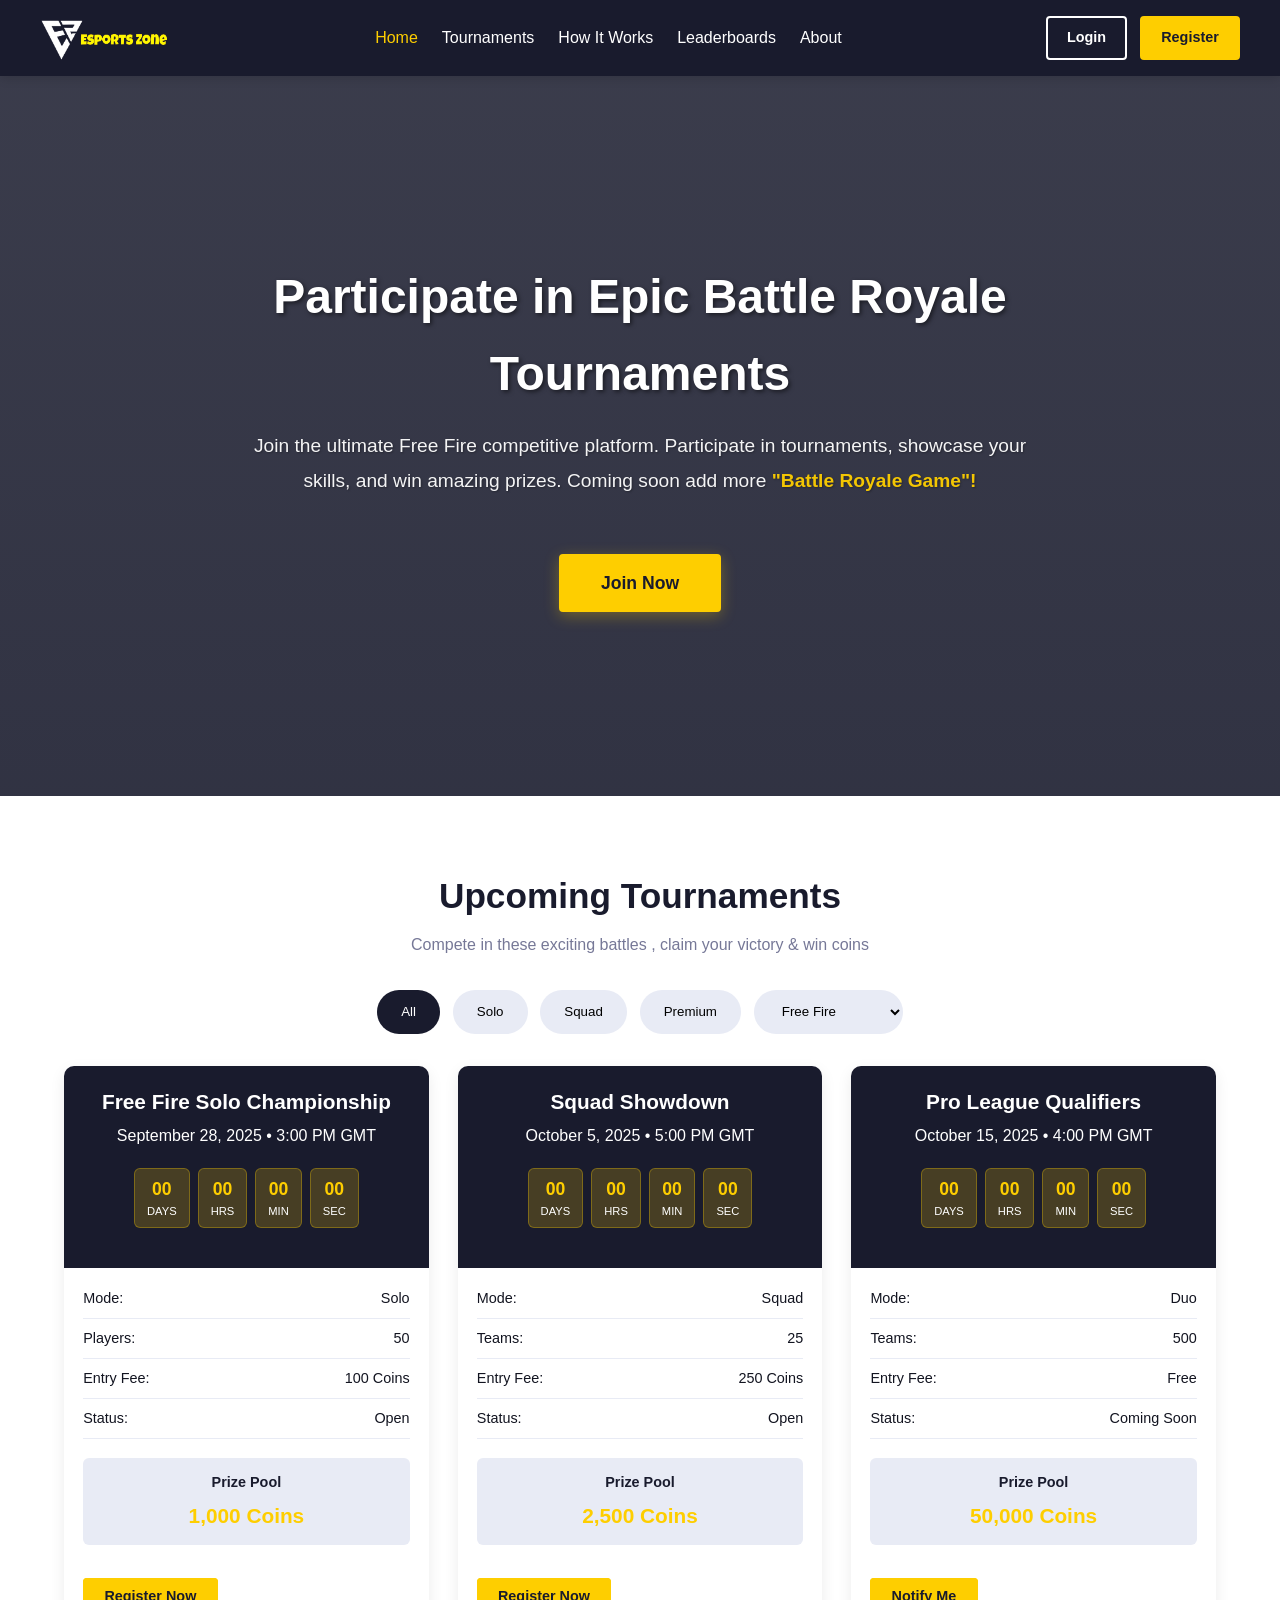
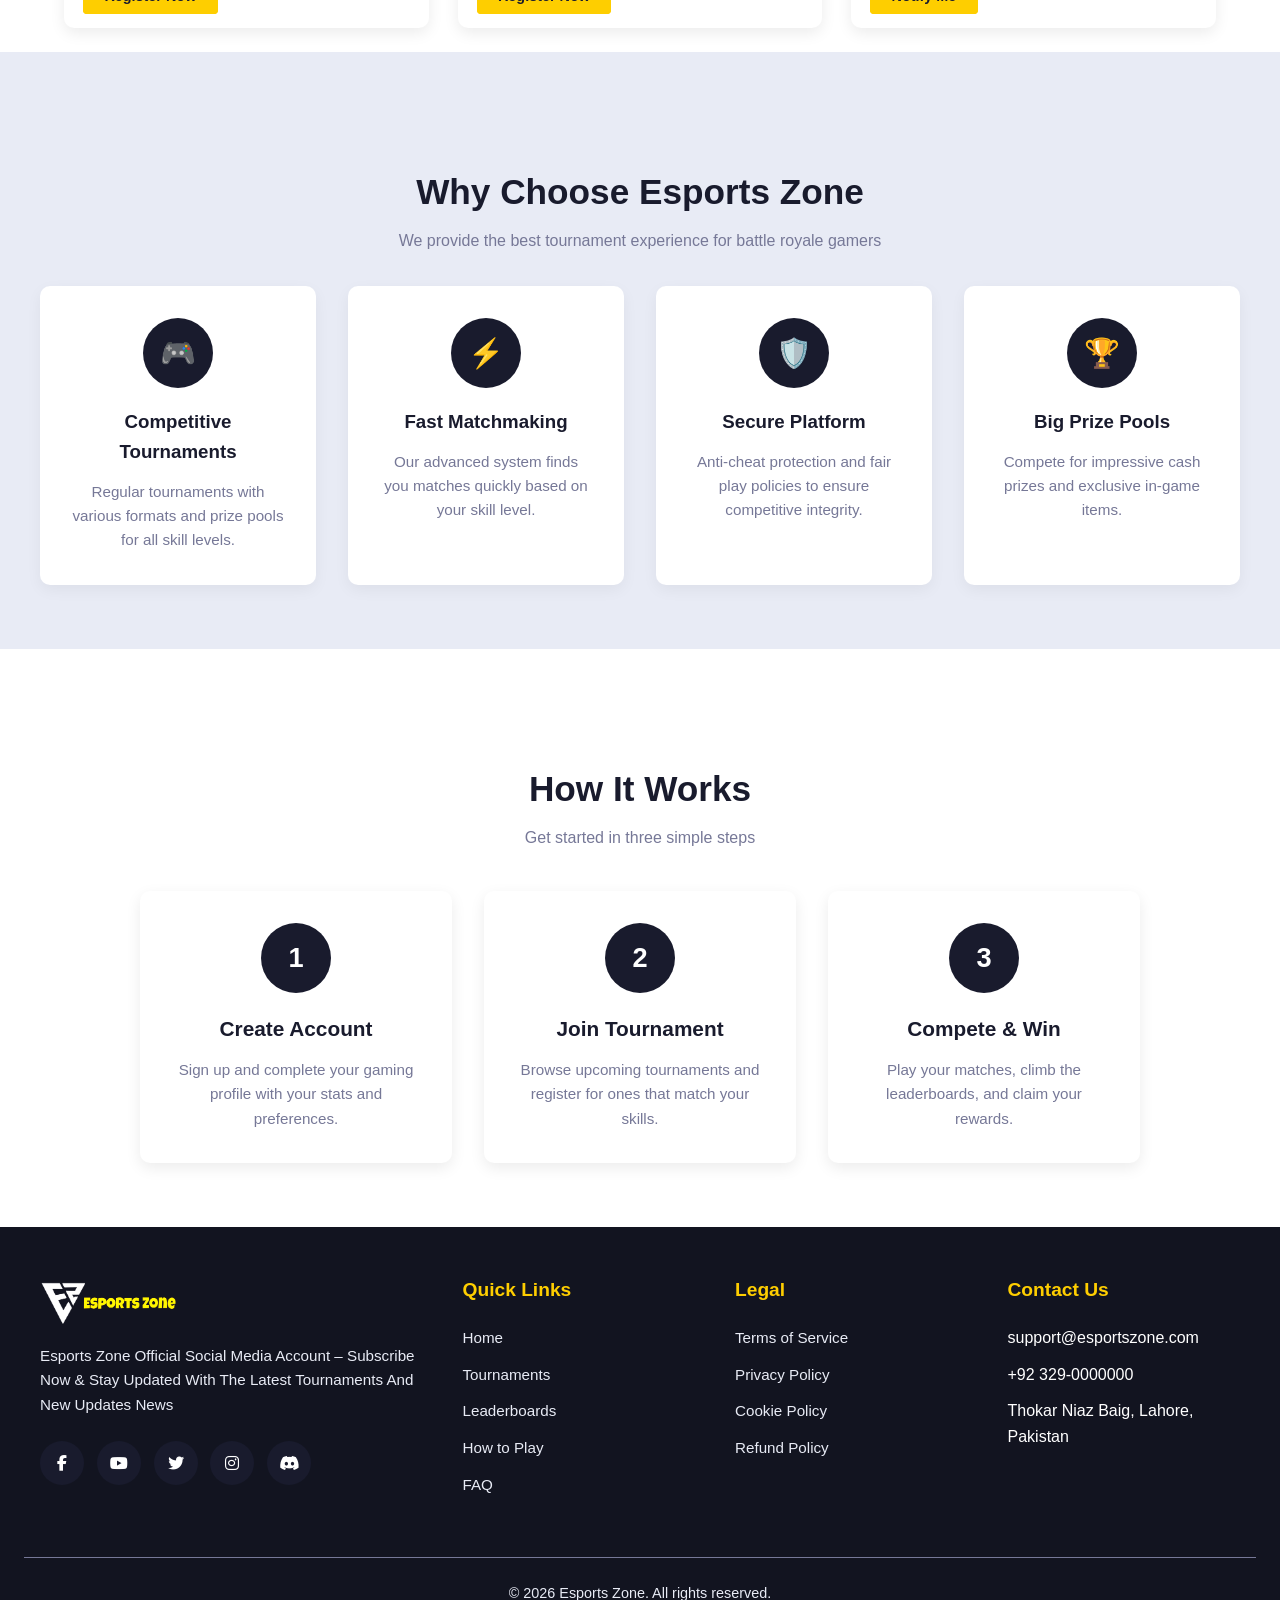
==== commit 2e4ec1bf: "index number update" ====
--- a/index.html
+++ b/index.html
@@ -323,7 +323,7 @@
             <h3>Contact Us</h3>
             <ul>
                 <li>support@esportszone.com</li>
-                <li>+92 335-8423786</li>
+                <li>+92 329-0000000</li>
                 <li>Thokar Niaz Baig, Lahore, Pakistan</li>
             </ul>
         </div>
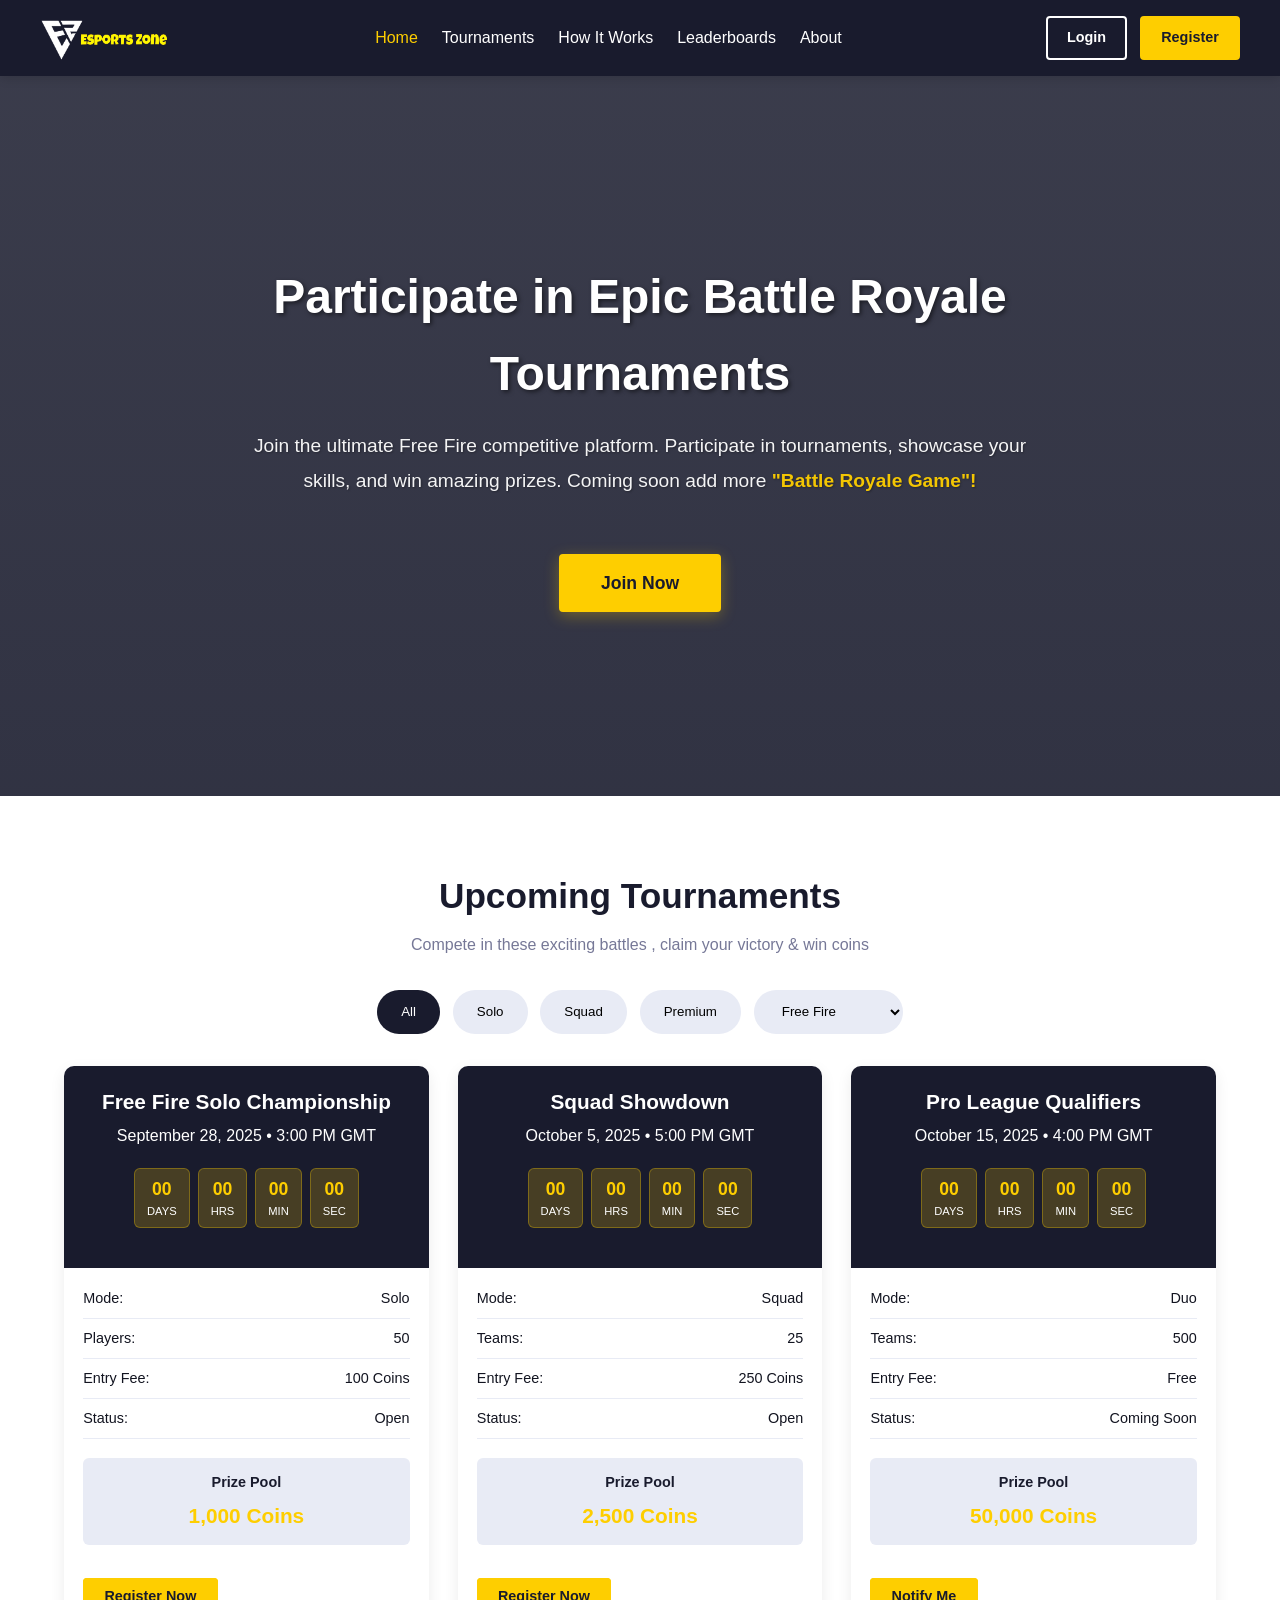
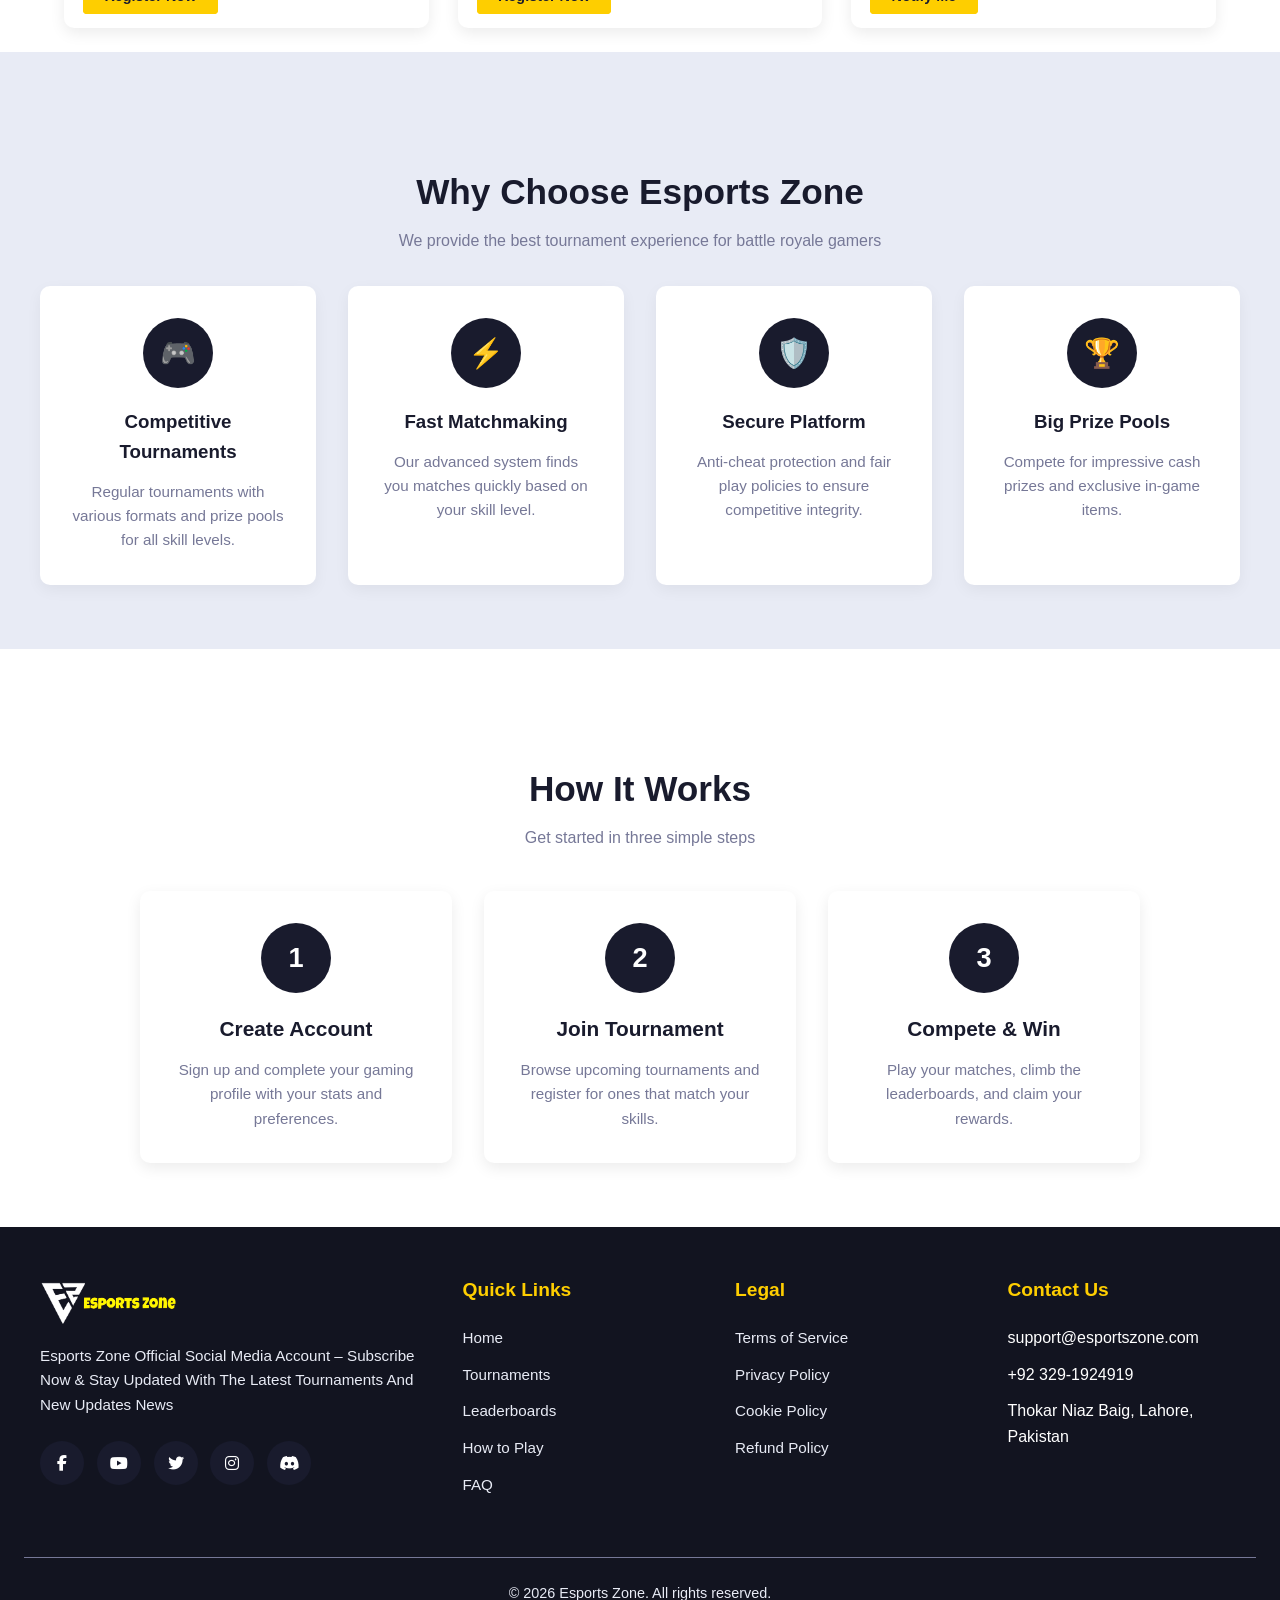
==== commit 701e122f: "index number update" ====
--- a/index.html
+++ b/index.html
@@ -323,7 +323,7 @@
             <h3>Contact Us</h3>
             <ul>
                 <li>support@esportszone.com</li>
-                <li>+92 329-0000000</li>
+                <li>+92 329-1924919</li>
                 <li>Thokar Niaz Baig, Lahore, Pakistan</li>
             </ul>
         </div>
